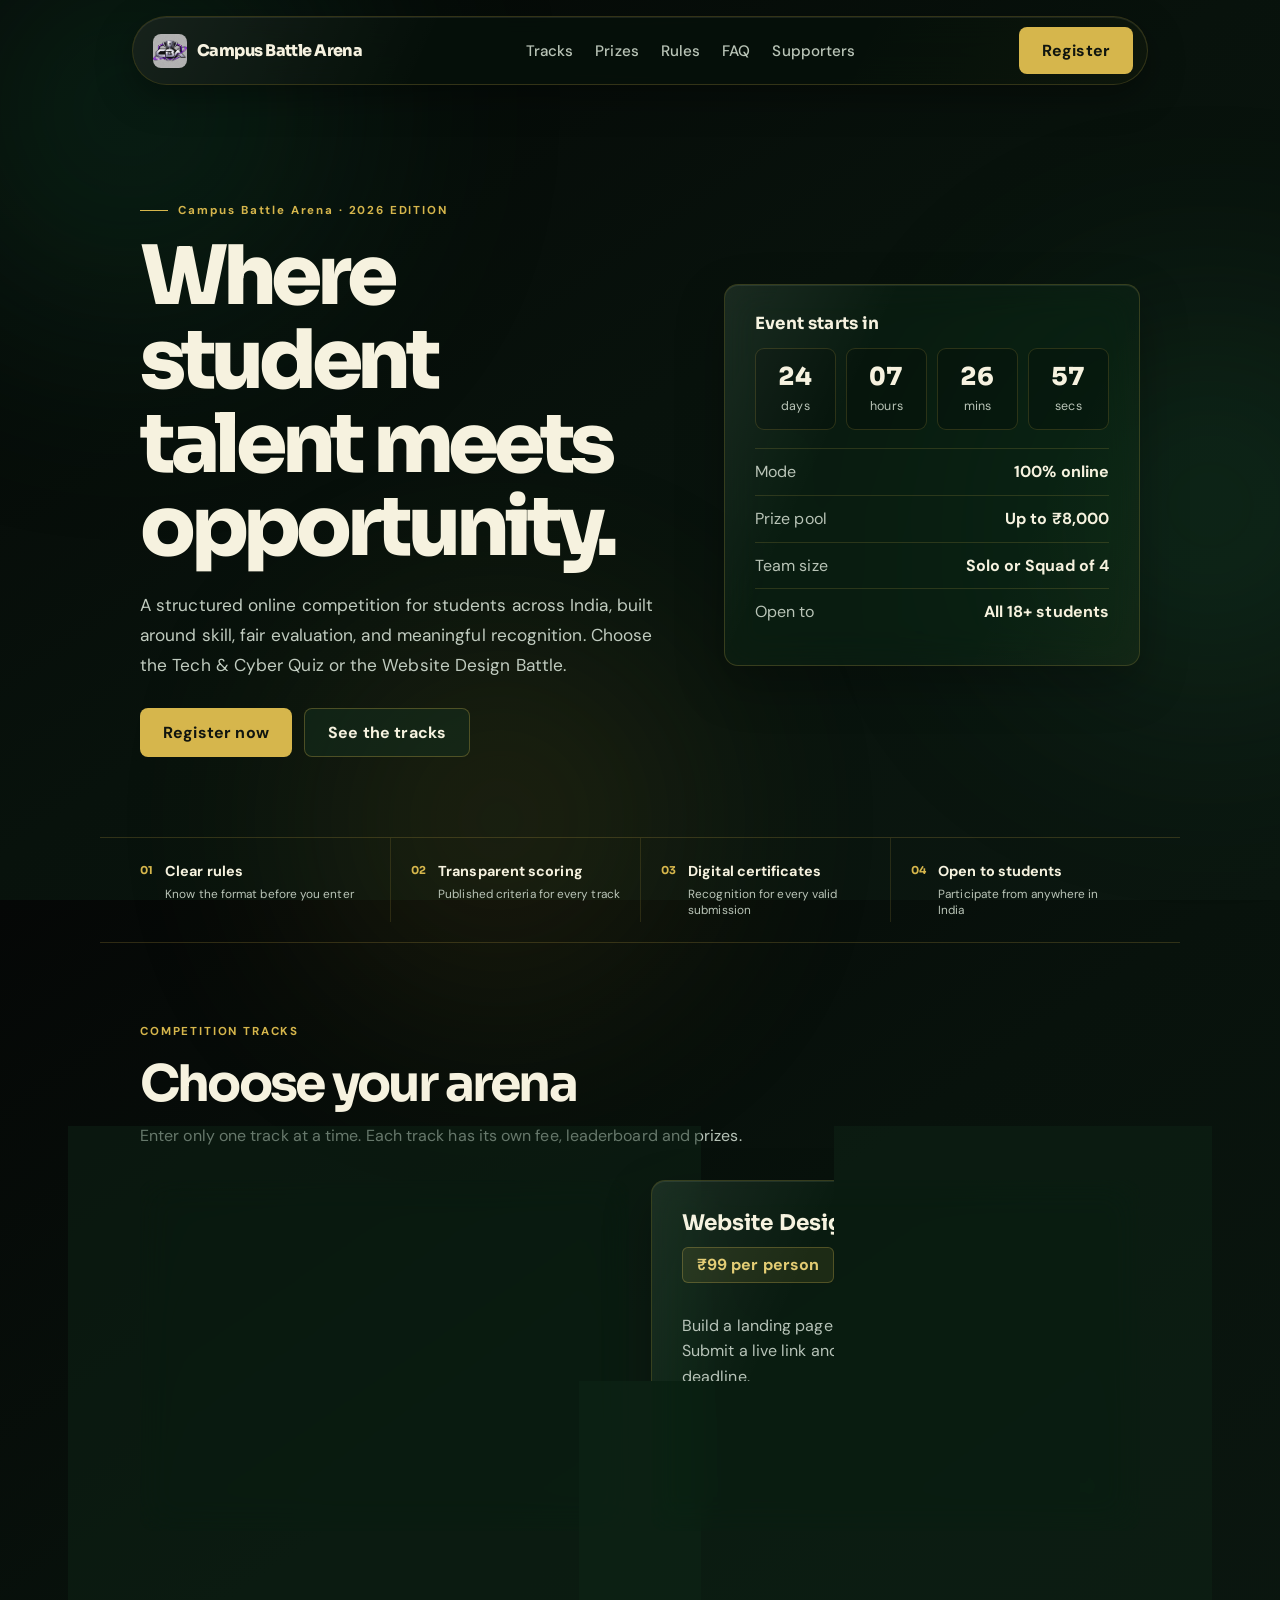
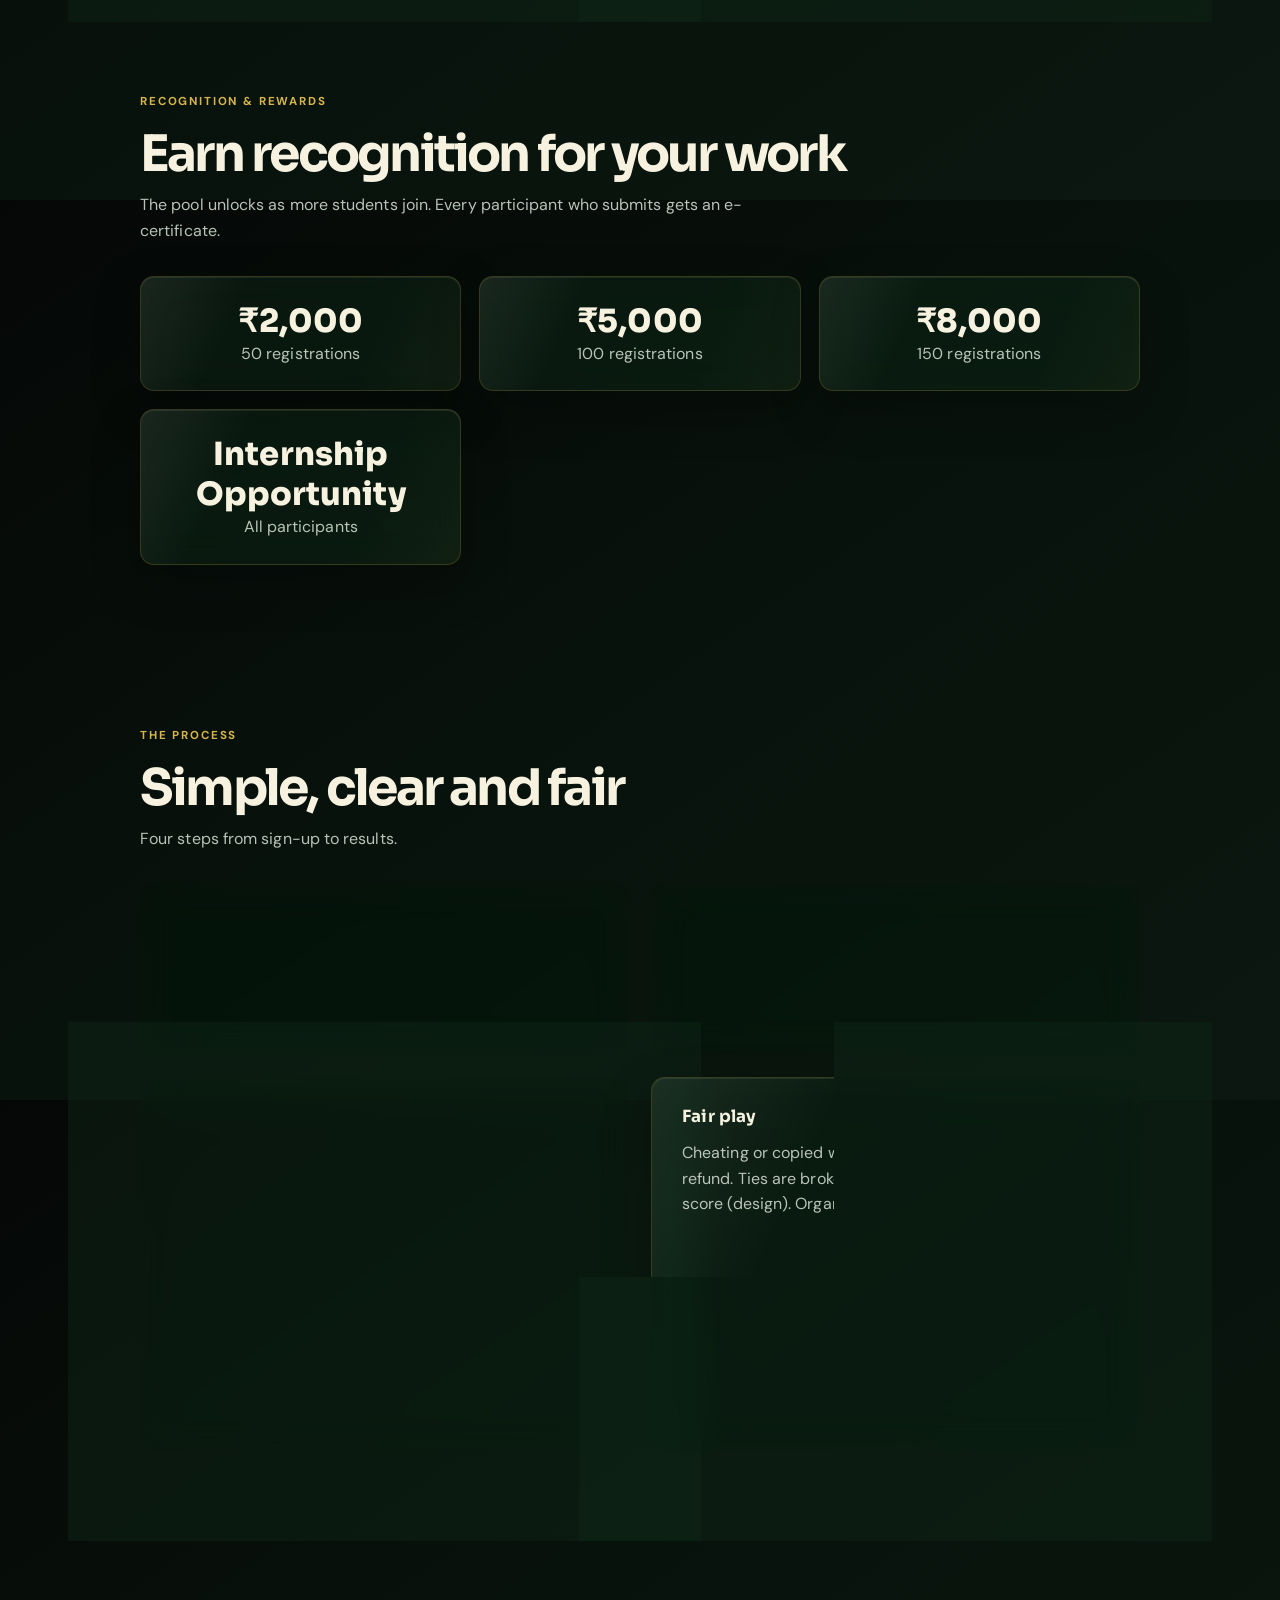
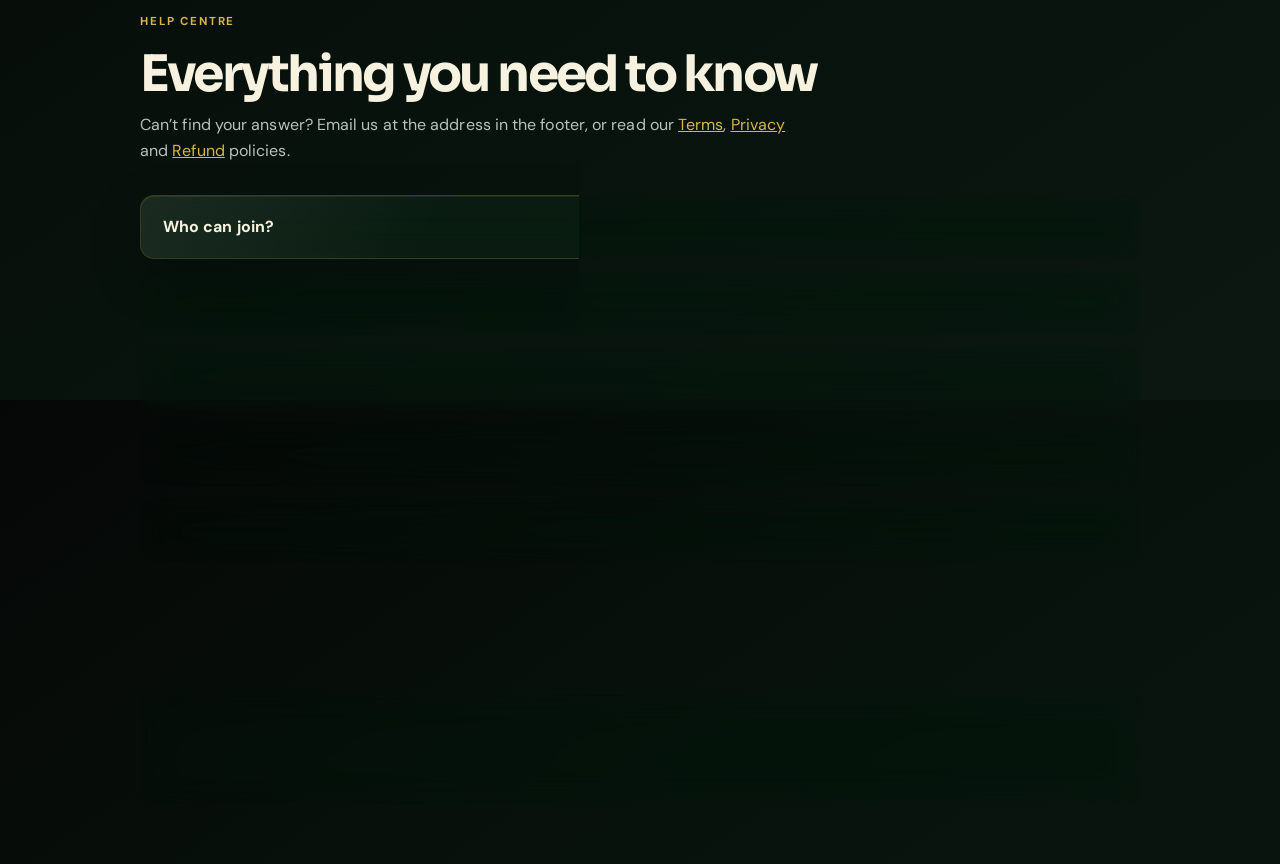
==== index.html @ b7226393 "Update index.html" ====
<!DOCTYPE html>
<html lang="en">
<head>
<meta charset="UTF-8">
<meta name="viewport" content="width=device-width, initial-scale=1, viewport-fit=cover">
<title>CBA 2026</title>
<link rel="icon" type="image/png" href="cba.png">
<link rel="apple-touch-icon" href="cba.png">
<link rel="preconnect" href="https://fonts.googleapis.com">
<link href="https://fonts.googleapis.com/css2?family=Sora:wght@400;600;800&family=DM+Sans:wght@400;500;700&display=swap" rel="stylesheet">
<style>
:root{
  --bg1:#050807;--bg2:#0b1710;--o1:#0d6b3b;--o2:#1fbd72;--o3:#c9a227;
  --text:#f6f2df;--muted:#b9c4b7;--glass:rgba(20,50,31,.42);--glass2:rgba(35,83,50,.58);
  --line:rgba(197,164,55,.34);--accent:#d6b64c;--btn:#d6b64c;--btntext:#10150f;--shadow:rgba(0,0,0,.58);
  box-sizing:border-box;padding-top:env(safe-area-inset-top,0px);padding-bottom:env(safe-area-inset-bottom,0px);
}
@media (prefers-color-scheme:light){:root:not([data-theme="dark"]){
  --bg1:#0a0e0b;--bg2:#122219;--o1:#16834b;--o2:#45c982;--o3:#d6b64c;
  --text:#f6f2df;--muted:#b9c4b7;--glass:rgba(20,50,31,.44);--glass2:rgba(35,83,50,.6);
  --line:rgba(214,182,76,.46);--accent:#d6b64c;--btn:#d6b64c;--btntext:#10150f;--shadow:rgba(0,0,0,.42)}}
:root[data-theme="dark"]{--bg1:#050807;--bg2:#0b1710}
html{scroll-behavior:smooth;scroll-padding-top:80px;height:100%}
*,*::before,*::after{box-sizing:border-box}
body{margin:0;min-height:100%;font:400 16px/1.6 'DM Sans',system-ui,sans-serif;color:var(--text);
  background:linear-gradient(135deg,var(--bg1),var(--bg2));background-attachment:fixed;overflow-x:hidden}
.orb{position:fixed;border-radius:50%;filter:blur(90px);opacity:.7;z-index:-1;pointer-events:none}
.orb.a{width:420px;height:420px;background:var(--o1);top:-100px;left:-80px}
.orb.b{width:380px;height:380px;background:var(--o2);top:35%;right:-120px;opacity:.5}
.orb.c{width:360px;height:360px;background:var(--o3);bottom:-100px;left:25%;opacity:.5}
h1,h2,h3{font-family:'Sora',sans-serif;line-height:1.1;margin:0}
.wrap{max-width:1080px;margin:0 auto;padding:0 20px}
.glass{background:var(--glass);border:1px solid var(--line);border-radius:22px;
  -webkit-backdrop-filter:blur(18px) saturate(150%);backdrop-filter:blur(18px) saturate(150%);
  box-shadow:0 10px 40px var(--shadow),inset 0 1px 0 rgba(255,255,255,.25)}
nav{position:sticky;top:12px;z-index:20;margin:12px auto 0;max-width:1080px;padding:0 12px}
nav .glass{display:flex;align-items:center;justify-content:space-between;padding:10px 14px 10px 20px;border-radius:999px}
.logo{font:800 1.1rem 'Sora';letter-spacing:-.02em}
nav ul{display:flex;gap:22px;list-style:none;margin:0;padding:0}
nav a{color:var(--muted);text-decoration:none;font-weight:500;font-size:.95rem}
nav a:hover,nav a:focus-visible{color:var(--text)}
.btn{display:inline-block;border:0;cursor:pointer;font:700 1rem 'DM Sans';padding:13px 26px;border-radius:999px;
  background:var(--btn);color:var(--btntext);text-decoration:none;transition:transform .15s}
.btn:hover{transform:translateY(-2px)}
.btn.ghost{background:var(--glass2);color:var(--text);border:1px solid var(--line)}
:focus-visible{outline:3px solid var(--accent);outline-offset:3px}
.hero{padding:90px 0 60px;display:grid;grid-template-columns:1.25fr 1fr;gap:36px;align-items:center}
.hero h1{font-size:clamp(2.6rem,7vw,5rem);font-weight:800;letter-spacing:-.04em}
.hero p.lead{font-size:1.15rem;color:var(--muted);max-width:46ch;margin:20px 0 28px}
.cta{display:flex;gap:12px;flex-wrap:wrap}
.panel{padding:26px}
.panel h3{font-size:1.1rem;margin-bottom:14px}
.count{display:grid;grid-template-columns:repeat(4,1fr);gap:10px;text-align:center;margin-bottom:18px}
.count div{background:var(--glass);border:1px solid var(--line);border-radius:14px;padding:12px 4px}
.count b{display:block;font:800 1.7rem 'Sora'}
.count span{font-size:.78rem;color:var(--muted)}
.stat{display:flex;justify-content:space-between;padding:10px 0;border-top:1px solid var(--line);color:var(--muted)}
.stat b{color:var(--text)}
section{padding:60px 0}
section>.wrap>h2{font-size:clamp(1.9rem,4vw,2.8rem);letter-spacing:-.03em;margin-bottom:10px}
.sub{color:var(--muted);max-width:56ch;margin:0 0 32px}
.grid2{display:grid;grid-template-columns:1fr 1fr;gap:22px}
.grid3{display:grid;grid-template-columns:repeat(3,1fr);gap:18px}
.track{padding:30px}
.track h3{font-size:1.5rem;margin-bottom:6px}
.fee{display:inline-block;margin:6px 0 14px;padding:4px 14px;border-radius:999px;background:var(--glass2);border:1px solid var(--line);font-weight:700}
.track ul{padding-left:18px;color:var(--muted);margin:12px 0 0}
.track li{margin:6px 0}
.slab{padding:24px;text-align:center}
.slab b{font:800 2rem 'Sora';display:block}
.slab span{color:var(--muted)}
.rank{display:flex;justify-content:space-between;gap:10px;padding:10px 0;border-top:1px solid var(--line)}
details{padding:18px 22px;margin-bottom:12px}
summary{cursor:pointer;font-weight:700;list-style:none}
summary::-webkit-details-marker{display:none}
details p{color:var(--muted);margin:10px 0 0}
footer{padding:40px 0 60px;color:var(--muted);font-size:.92rem}
footer .glass{padding:22px;display:flex;justify-content:space-between;gap:16px;flex-wrap:wrap}
footer a{color:var(--text);margin-right:16px}
dialog{border:0;padding:0;background:transparent;color:var(--text);width:min(500px,92vw);max-height:92vh;overflow:auto}
dialog::backdrop{background:rgba(10,8,40,.55);backdrop-filter:blur(6px)}
.form{padding:28px;background:var(--bg1);background:linear-gradient(135deg,var(--bg1),var(--bg2))}
.form h3{font-size:1.4rem;margin-bottom:16px}
label{display:block;font-weight:500;font-size:.9rem;margin:12px 0 5px}
input,select{width:100%;padding:12px 14px;border-radius:12px;border:1px solid var(--line);background:var(--glass);color:var(--text);font:inherit}
select option{color:#1b1747}
input::placeholder{color:var(--muted)}
.row{display:grid;grid-template-columns:1fr 1fr;gap:12px}
.msg{margin-top:14px;padding:12px 14px;border-radius:12px;background:var(--glass2);border:1px solid var(--line);font-size:.92rem}
.hide{display:none}

/* CRA motion system */
:root{--ease:cubic-bezier(.22,1,.36,1)}
body::before{content:"";position:fixed;inset:0;pointer-events:none;z-index:-1;opacity:.22;background-image:linear-gradient(rgba(255,255,255,.06) 1px,transparent 1px),linear-gradient(90deg,rgba(255,255,255,.06) 1px,transparent 1px);background-size:54px 54px;mask-image:linear-gradient(to bottom,black,transparent 78%)}
.orb{animation:orbFloat 15s ease-in-out infinite alternate}
.orb.b{animation-delay:-5s;animation-duration:19s}.orb.c{animation-delay:-9s;animation-duration:22s}
@keyframes orbFloat{from{transform:translate3d(0,0,0) scale(1)}to{transform:translate3d(24px,-32px,0) scale(1.08)}}
.logo{display:inline-flex;align-items:center;gap:9px;white-space:nowrap}
.logo-mark{display:inline-grid;place-items:center;width:34px;height:34px;border-radius:11px;color:#10150f;background:linear-gradient(135deg,#b38a20,var(--accent) 55%,#f4e3a0);font:800 .72rem 'Sora';letter-spacing:-.06em;box-shadow:0 0 0 1px rgba(214,182,76,.6),0 8px 24px rgba(214,182,76,.28);transition:transform .35s var(--ease),box-shadow .35s var(--ease)}
nav .glass{transition:background .35s ease,border-color .35s ease,box-shadow .35s ease}
nav .glass:hover{background:rgba(255,255,255,.14);border-color:rgba(255,255,255,.42);box-shadow:0 16px 54px var(--shadow),inset 0 1px 0 rgba(255,255,255,.32)}
nav .glass:hover .logo-mark{transform:rotate(-8deg) scale(1.08);box-shadow:0 0 0 1px rgba(214,182,76,.8),0 10px 32px rgba(214,182,76,.42)}
nav a{position:relative;transition:color .25s ease}nav a::after{content:"";position:absolute;left:0;right:100%;bottom:-5px;height:2px;border-radius:2px;background:var(--accent);transition:right .3s var(--ease)}nav a:hover::after,nav a:focus-visible::after{right:0}
.glass{position:relative;overflow:hidden;transition:transform .45s var(--ease),border-color .35s ease,box-shadow .45s var(--ease),background .35s ease}
.glass::before{content:"";position:absolute;inset:0;pointer-events:none;background:linear-gradient(115deg,rgba(255,255,255,.15),transparent 30%,transparent 68%,rgba(255,255,255,.06));opacity:.65}
.track:hover,.slab:hover,.panel:hover,details:hover{transform:translateY(-7px);border-color:rgba(255,255,255,.48);box-shadow:0 22px 60px var(--shadow),0 0 0 1px rgba(214,182,76,.12),inset 0 1px 0 rgba(255,255,255,.35)}
.track h3,.slab b,.panel h3{transition:color .3s ease,text-shadow .3s ease}.track:hover h3,.slab:hover b{color:var(--accent);text-shadow:0 0 24px rgba(214,182,76,.25)}
.btn{position:relative;overflow:hidden;isolation:isolate;transition:transform .35s var(--ease),box-shadow .35s var(--ease),background .35s ease}
.btn::before{content:"";position:absolute;z-index:-1;top:-40%;bottom:-40%;left:-70%;width:42%;transform:skewX(-20deg);background:rgba(255,255,255,.6);transition:left .55s var(--ease)}
.btn:hover{transform:translateY(-4px) scale(1.025);box-shadow:0 13px 30px rgba(6,5,35,.3)}.btn:hover::before{left:135%}.btn:active{transform:translateY(-1px) scale(.99)}
.count div{transition:transform .3s var(--ease),background .3s ease,border-color .3s ease}.count div:hover{transform:translateY(-4px) scale(1.035);background:rgba(255,255,255,.18);border-color:rgba(255,255,255,.5)}
.count b{font-variant-numeric:tabular-nums}
.hero>div{animation:riseIn .8s var(--ease) both}.hero aside{animation:riseIn .8s .12s var(--ease) both}
section{animation:sectionIn .8s var(--ease) both;animation-timeline:view();animation-range:entry 0% cover 26%}
@keyframes riseIn{from{opacity:0;transform:translateY(24px)}to{opacity:1;transform:translateY(0)}}
@keyframes sectionIn{from{opacity:.2;transform:translateY(28px)}to{opacity:1;transform:translateY(0)}}
.fee{transition:transform .3s var(--ease),background .3s ease,color .3s ease}.track:hover .fee{transform:translateX(5px);background:var(--accent);color:#10150f}
details summary{transition:color .25s ease}details:hover summary{color:var(--accent)}details[open]{background:rgba(255,255,255,.14);box-shadow:0 16px 44px var(--shadow)}
dialog[open]{animation:dialogIn .42s var(--ease)}@keyframes dialogIn{from{opacity:0;transform:translateY(18px) scale(.96)}to{opacity:1;transform:translateY(0) scale(1)}}
@media (prefers-reduced-motion:reduce){.orb,.hero>div,.hero aside,section{animation:none!important}.glass,.btn,.count div{transition:none!important}}

@media (max-width:820px){
  .hero,.grid2,.grid3{grid-template-columns:1fr}
  nav ul{display:none}.hero{padding-top:50px}
}
@media (prefers-reduced-motion:reduce){*{transition:none!important;scroll-behavior:auto!important}}

/* Professional CRA presentation layer */
body{background:linear-gradient(145deg,#050706 0%,#08120c 48%,#0b1710 100%);letter-spacing:.005em}
body::before{opacity:.08;background-size:72px 72px}
.orb{filter:blur(120px);opacity:.28}.orb.a{background:#145b37}.orb.b{background:#277b4b;opacity:.2}.orb.c{background:#997b24;opacity:.16}
nav{top:16px}nav .glass{background:rgba(7,16,10,.82);border-color:rgba(214,182,76,.22);box-shadow:0 12px 36px rgba(0,0,0,.34),inset 0 1px 0 rgba(255,255,255,.08)}
.logo{font-size:1rem;letter-spacing:-.035em}.logo-mark{width:32px;height:32px;border-radius:8px;font-size:.66rem}
.hero{padding-top:112px;padding-bottom:76px;gap:64px}.hero h1{max-width:680px;font-size:clamp(2.8rem,6.4vw,5.6rem);letter-spacing:-.065em;line-height:1.02}.hero p.lead{max-width:57ch;font-size:1.08rem;line-height:1.75;color:#c0cbbf}
.eyebrow,.section-kicker{font:700 .72rem/1.2 'DM Sans';letter-spacing:.16em;color:var(--accent);margin:0 0 18px}.eyebrow{display:inline-flex;align-items:center;gap:10px}.eyebrow::before{content:"";width:28px;height:1px;background:var(--accent)}
.btn{padding:13px 23px;border-radius:8px;letter-spacing:.01em}.btn.ghost{background:rgba(20,48,30,.5);border-color:rgba(214,182,76,.3)}
.glass{background:rgba(15,38,23,.48);border-color:rgba(214,182,76,.22);border-radius:14px;box-shadow:0 18px 48px rgba(0,0,0,.28),inset 0 1px 0 rgba(255,255,255,.08)}
.glass::before{background:linear-gradient(115deg,rgba(255,255,255,.07),transparent 30%,transparent 70%,rgba(214,182,76,.035));opacity:1}
.panel{padding:30px}.panel h3{font-size:1.05rem;letter-spacing:.01em}.count div{border-radius:9px;background:rgba(4,13,8,.34);border-color:rgba(214,182,76,.18)}.count b{font-size:1.55rem}.stat{border-color:rgba(214,182,76,.17)}
.trust-bar{display:grid;grid-template-columns:repeat(4,1fr);gap:0;margin-top:4px;padding:0 0 20px;border-top:1px solid rgba(214,182,76,.2);border-bottom:1px solid rgba(214,182,76,.2)}.trust-bar>div{display:flex;gap:12px;align-items:flex-start;padding:22px 20px 4px 0}.trust-bar>div+div{padding-left:20px;border-left:1px solid rgba(214,182,76,.15)}.trust-icon{font:700 .68rem 'Sora';color:var(--accent);padding-top:3px}.trust-bar b,.trust-bar small{display:block}.trust-bar b{font-size:.9rem;color:var(--text)}.trust-bar small{margin-top:3px;color:var(--muted);font-size:.74rem;line-height:1.35}
section{padding:82px 0}section>.wrap>h2{font-size:clamp(2rem,4vw,3.15rem);letter-spacing:-.055em}section>.wrap>.sub{max-width:60ch}.track,.slab,.panel,details{transition:transform .35s var(--ease),border-color .35s ease,box-shadow .35s ease}.track:hover,.slab:hover,.panel:hover,details:hover{transform:translateY(-4px);border-color:rgba(214,182,76,.48);box-shadow:0 20px 52px rgba(0,0,0,.42),inset 0 1px 0 rgba(255,255,255,.12)}
.track h3{font-size:1.35rem}.track p,.track li,.sub,details p{color:#b7c3b8}.fee{border-radius:6px;background:rgba(214,182,76,.1);border-color:rgba(214,182,76,.28);color:#e3cc72}.rank{border-color:rgba(214,182,76,.16)}
footer .glass{border-radius:12px;background:rgba(7,18,11,.75)}
@media (max-width:820px){.hero{padding-top:76px;gap:34px}.trust-bar{grid-template-columns:1fr 1fr}.trust-bar>div+div{padding-left:0;border-left:0}.trust-bar>div{padding-right:12px}.trust-bar>div:nth-child(even){padding-left:12px;border-left:1px solid rgba(214,182,76,.15)}}
@media (max-width:520px){.trust-bar{grid-template-columns:1fr}.trust-bar>div,.trust-bar>div:nth-child(even){padding:16px 0;border-left:0;border-top:1px solid rgba(214,182,76,.15)}.trust-bar>div:first-child{border-top:0}}

/* Side-gap fix: .hero and .trust-bar padding shorthands were wiping .wrap's left/right padding */
.wrap,.wrap.hero,.wrap.trust-bar{padding-left:clamp(20px,4vw,40px);padding-right:clamp(20px,4vw,40px)}
nav{padding-left:clamp(16px,3vw,32px);padding-right:clamp(16px,3vw,32px)}
@media (max-width:820px){.trust-bar>div:first-child,.trust-bar>div:nth-child(odd){padding-left:0}}
.consent{display:flex;gap:10px;align-items:flex-start;font-size:.85rem;line-height:1.5;color:var(--muted);margin:16px 0 0;font-weight:400}
.consent input{width:18px;height:18px;margin:2px 0 0;flex:none;padding:0;accent-color:#d6b64c}
.consent a{color:var(--accent)}
.logo-img{width:34px;height:34px;border-radius:8px;object-fit:cover;display:block;flex:none}
nav .logo{display:inline-flex;align-items:center;gap:10px;min-width:0}
.nav-right{display:flex;align-items:center;gap:8px;flex:none}
.burger{display:none;width:42px;height:42px;border-radius:12px;border:1px solid rgba(214,182,76,.35);background:rgba(255,255,255,.05);cursor:pointer;padding:0;position:relative;flex:none}
.burger span{position:absolute;left:11px;right:11px;height:2px;border-radius:2px;background:#f6f2df;transition:transform .3s ease,opacity .2s ease,top .3s ease}
.burger span:nth-child(1){top:14px}.burger span:nth-child(2){top:20px}.burger span:nth-child(3){top:26px}
.burger[aria-expanded="true"] span:nth-child(1){top:20px;transform:rotate(45deg)}
.burger[aria-expanded="true"] span:nth-child(2){opacity:0}
.burger[aria-expanded="true"] span:nth-child(3){top:20px;transform:rotate(-45deg)}
.mnav{display:none}
@media (max-width:820px){
  .burger{display:block}
  nav .glass{padding:8px 8px 8px 14px;gap:8px}
  nav .logo{flex:1 1 auto}
  .logo-text{white-space:nowrap;overflow:hidden;text-overflow:ellipsis;font-size:.95rem}
  nav .btn{padding:10px 14px;font-size:.9rem}
  .mnav{position:absolute;left:12px;right:12px;top:calc(100% + 8px);display:flex;flex-direction:column;padding:8px;border-radius:18px;background:#08120c;border:1px solid rgba(214,182,76,.28);box-shadow:0 18px 48px rgba(0,0,0,.5);opacity:0;visibility:hidden;transform:translateY(-8px);transition:opacity .25s ease,transform .25s ease,visibility .25s}
  .mnav.open{opacity:1;visibility:visible;transform:none}
  .mnav a{display:block;padding:14px 16px;border-radius:12px;color:#f6f2df;font-size:1rem;font-weight:500}
  .mnav a::after{display:none}
  .mnav a:hover,.mnav a:focus-visible{background:rgba(214,182,76,.12);color:#d6b64c}
}
@media (max-width:360px){.logo-text{display:none}}
</style>
</head>
<body>
<div class="orb a"></div><div class="orb b"></div><div class="orb c"></div>

<nav><div class="glass">
  <span class="logo"><img src="cba.png" alt="Campus Battle Arena logo" class="logo-img"><span class="logo-text">Campus Battle Arena</span></span>
  <ul><li><a href="#tracks">Tracks</a></li><li><a href="#prizes">Prizes</a></li><li><a href="#rules">Rules</a></li><li><a href="#faq">FAQ</a></li><li><a href="supporters.html">Supporters</a></li></ul>
  <div class="nav-right"><button class="btn" data-open>Register</button><button class="burger" id="burger" type="button" aria-label="Open menu" aria-expanded="false" aria-controls="mnav"><span></span><span></span><span></span></button></div>
</div>
<div class="mnav" id="mnav"><a href="#tracks">Tracks</a><a href="#prizes">Prizes</a><a href="#rules">Rules</a><a href="#faq">FAQ</a><a href="supporters.html">Supporters</a></div></nav>

<main>
<div class="wrap hero">
  <div>
    <p class="eyebrow">Campus Battle Arena · 2026 EDITION</p><h1>Where student talent meets opportunity.</h1>
    <p class="lead">A structured online competition for students across India, built around skill, fair evaluation, and meaningful recognition. Choose the Tech &amp; Cyber Quiz or the Website Design Battle.</p>
    <div class="cta"><button class="btn" data-open>Register now</button><a class="btn ghost" href="#tracks">See the tracks</a></div>
  </div>
  <aside class="glass panel" aria-label="Event summary">
    <h3 id="cdLabel">Event starts in</h3>
    <div class="count" id="count" role="timer">
      <div><b id="d">--</b><span>days</span></div><div><b id="h">--</b><span>hours</span></div>
      <div><b id="m">--</b><span>mins</span></div><div><b id="s">--</b><span>secs</span></div>
    </div>
    <div class="stat"><span>Mode</span><b>100% online</b></div>
    <div class="stat"><span>Prize pool</span><b>Up to ₹8,000</b></div>
    <div class="stat"><span>Team size</span><b>Solo or Squad of 4</b></div>
    <div class="stat"><span>Open to</span><b>All 18+ students</b></div>
  </aside>
</div>

<div class="trust-bar wrap" aria-label="Why participate in CRA">
  <div><span class="trust-icon">01</span><span><b>Clear rules</b><small>Know the format before you enter</small></span></div>
  <div><span class="trust-icon">02</span><span><b>Transparent scoring</b><small>Published criteria for every track</small></span></div>
  <div><span class="trust-icon">03</span><span><b>Digital certificates</b><small>Recognition for every valid submission</small></span></div>
  <div><span class="trust-icon">04</span><span><b>Open to students</b><small>Participate from anywhere in India</small></span></div>
</div>

<section id="tracks"><div class="wrap">
  <p class="section-kicker">COMPETITION TRACKS</p><h2>Choose your arena</h2>
  <p class="sub">Enter only one track at a time. Each track has its own fee, leaderboard and prizes.</p>
  <div class="grid2">
    <article class="glass track">
      <h3>Tech &amp; Cyber Quiz Arena</h3>
      <span class="fee" data-fee="quiz">₹99 per person</span>
      <p>30+ questions across AI, cybersecurity, internet and general tech. Your rank updates as soon as you submit.</p>
      <ul><li>20 minutes, one attempt</li><li>+1 correct, −0.25 wrong</li><li>Tab switching is tracked</li></ul>
    </article>
    <article class="glass track">
      <h3>Website Design Battle</h3>
      <span class="fee" data-fee="web">₹99 per person</span>
      <p>Build a landing page for the brief we reveal at kickoff. Submit a live link and your GitHub repo before the deadline.</p>
      <ul><li>Judged on design, UX, responsiveness and creativity</li><li>AI tools allowed, disclose them</li><li>Solo or squad of up to 4</li></ul>
    </article>
  </div>
</div></section>

<section id="prizes"><div class="wrap">
  <p class="section-kicker">RECOGNITION &amp; REWARDS</p><h2>Earn recognition for your work</h2>
  <p class="sub">The pool unlocks as more students join. Every participant who submits gets an e-certificate.</p>
  <div class="grid3">
    <div class="glass slab"><b>₹2,000</b><span>50 registrations</span></div>
    <div class="glass slab"><b>₹5,000</b><span>100 registrations</span></div>
    <div class="glass slab"><b>₹8,000</b><span>150 registrations</span></div>
    <div class="glass slab"><b>Internship Opportunity</b><span>All participants</span></div>
  </div>
</div></section>

<section id="rules"><div class="wrap">
  <p class="section-kicker">THE PROCESS</p><h2>Simple, clear and fair</h2>
  <p class="sub">Four steps from sign-up to results.</p>
  <div class="grid2">
    <div class="glass panel"><h3>Before the event</h3>
      <p style="color:var(--muted);margin:0">Register, pay the fee, and create or join a squad with an invite code. You get a confirmation email once payment clears.</p></div>
    <div class="glass panel"><h3>On event day</h3>
      <p style="color:var(--muted);margin:0">The quiz opens in a fixed window. The design brief goes live at kickoff, and submissions close at the deadline shown on your dashboard.</p></div>
    <div class="glass panel"><h3>Design scoring (100 points)</h3>
      <div class="rank"><span>Visual design</span><b>25</b></div><div class="rank"><span>UX and navigation</span><b>20</b></div>
      <div class="rank"><span>Responsiveness</span><b>20</b></div><div class="rank"><span>Creativity</span><b>20</b></div>
      <div class="rank"><span>Code quality</span><b>10</b></div><div class="rank"><span>Fit to brief</span><b>5</b></div></div>
    <div class="glass panel"><h3>Fair play</h3>
      <p style="color:var(--muted);margin:0">Cheating or copied work means disqualification with no refund. Ties are broken by time taken (quiz) or creativity score (design). Organizers’ decision is final.</p></div>
  </div>
</div></section>

<section id="faq"><div class="wrap">
  <p class="section-kicker">HELP CENTRE</p><h2>Everything you need to know</h2>
  <p class="sub">Can’t find your answer? Email us at the address in the footer, or read our <a href="terms.html" style="color:var(--accent)">Terms</a>, <a href="privacy.html" style="color:var(--accent)">Privacy</a> and <a href="refund.html" style="color:var(--accent)">Refund</a> policies.</p>
  <details class="glass"><summary>Who can join?</summary><p>Any college student in India who is 18+. You can join solo or form a squad of up to 4, even across colleges.</p></details>
  <details class="glass"><summary>What if you cancel the registration?</summary><p>You can't get any refund if you cancel the registration by your own.</p></details>  
  <details class="glass"><summary>What if the event is cancelled?</summary><p>You get a full refund within 7–10 working days. Failed or duplicate payments are refunded too.</p></details>
  <details class="glass"><summary>Can I use AI tools for the design battle?</summary><p>Yes. Note which tools you used in your submission description. Copying another site wholesale is not allowed.</p></details>
  <details class="glass"><summary>How are prizes paid?</summary><p>By UPI or bank transfer within 15 days of result verification. We may ask for your college ID or national ID for age verification.</p></details>
</div></section>
</main>

<footer><div class="wrap"><div class="glass">
  <span>© 2026 Campus Battle Arena (CBA). Organized by LyroWeb Solutions.</span>
  <span><a href="terms.html">Terms</a><a href="privacy.html">Privacy</a><a href="refund.html">Refund policy</a><a href="delivery.html">Delivery</a><a href="contact.html">Contact</a><a href="supporters.html">Supporters</a><a href="mailto:lyroweb.solution@gmail.com">Mail Us</a></span>
</div></div></footer>

<dialog id="dlg"><form class="glass form" id="regForm" method="dialog" novalidate>
  <h3>Register for Campus Battle Arena</h3>
  <label for="name">Full name</label><input id="name" required autocomplete="name">
  <div class="row">
    <div><label for="email">Email</label><input id="email" type="email" required autocomplete="email"></div>
    <div><label for="phone">Phone</label><input id="phone" type="tel" required autocomplete="tel"></div>
  </div>
  <label for="college">College</label><input id="college" required>
  <div class="row">
    <div><label for="track">Track</label><select id="track"><option value="quiz">Quiz</option><option value="web">Website Battle</option></select></div>
    <div><label for="mode">Join as</label><select id="mode"><option value="solo">Solo</option><option value="squad">Squad</option></select></div>
  </div>
  <div id="squadBox" class="hide"><label for="squad">Squad name or invite code</label><input id="squad" placeholder="New squad name, or code to join"></div>
  <label class="consent"><input type="checkbox" id="consent" required><span>I am 18 or older and agree to the <a href="terms.html" target="_blank" rel="noopener">Terms</a>, <a href="privacy.html" target="_blank" rel="noopener">Privacy Policy</a> and <a href="refund.html" target="_blank" rel="noopener">Refund Policy</a>. My data is used only to run this event and is never sold.</span></label>
  <div class="cta" style="margin-top:20px"><button class="btn" type="submit">Continue to payment</button><button class="btn ghost" type="button" id="close">Cancel</button></div>
  <div class="msg hide" id="msg" role="status"></div>
</form></dialog>

<script>
// ---- Edit these before launch ----
const CONFIG={start:"2026-12-30T17:00:00+05:30",fees:{quiz:99,web:99},gateway:"https://payments.cashfree.com/forms/campusbattlearena"};
// ----------------------------------
const $=id=>document.getElementById(id);
function tick(){
  const t=new Date(CONFIG.start)-new Date();
  if(isNaN(t)||t<=0){$("cdLabel").textContent="Event is live";["d","h","m","s"].forEach(k=>$(k).textContent="0");return}
  const v=[Math.floor(t/864e5),Math.floor(t/36e5)%24,Math.floor(t/6e4)%60,Math.floor(t/1e3)%60];
  ["d","h","m","s"].forEach((k,i)=>$(k).textContent=String(v[i]).padStart(2,"0"));
}
tick();setInterval(tick,1000);
const dlg=$("dlg");
document.querySelectorAll("[data-open]").forEach(b=>b.addEventListener("click",()=>dlg.showModal()));
  (function(){const b=document.getElementById("burger"),m=document.getElementById("mnav");if(!b||!m)return;
const set=o=>{m.classList.toggle("open",o);b.setAttribute("aria-expanded",o);b.setAttribute("aria-label",o?"Close menu":"Open menu")};
b.addEventListener("click",e=>{e.stopPropagation();set(!m.classList.contains("open"))});
m.querySelectorAll("a").forEach(a=>a.addEventListener("click",()=>set(false)));
document.addEventListener("click",e=>{if(!m.contains(e.target))set(false)});
document.addEventListener("keydown",e=>{if(e.key==="Escape")set(false)});
window.addEventListener("resize",()=>{if(innerWidth>820)set(false)});})();
$("close").onclick=()=>dlg.close();
$("mode").onchange=e=>$("squadBox").classList.toggle("hide",e.target.value!=="squad");
$("regForm").addEventListener("submit",e=>{
  e.preventDefault();
  const f=$("regForm");
  if(!f.checkValidity()){f.reportValidity();return}
  const data={name:$("name").value,email:$("email").value,phone:$("phone").value,college:$("college").value,
    track:$("track").value,mode:$("mode").value,squad:$("squad").value,amount:CONFIG.fees[$("track").value],consent:true,consentAt:new Date().toISOString()};
  try{localStorage.setItem("cra-draft",JSON.stringify(data))}catch(_){}
  const m=$("msg");m.classList.remove("hide");
  m.textContent="Details saved. Amount due: ₹"+data.amount+". Redirecting you to the secure payment page…";
  setTimeout(()=>{window.location.href=CONFIG.gateway},1200);
});
</script>
</body>
</html>
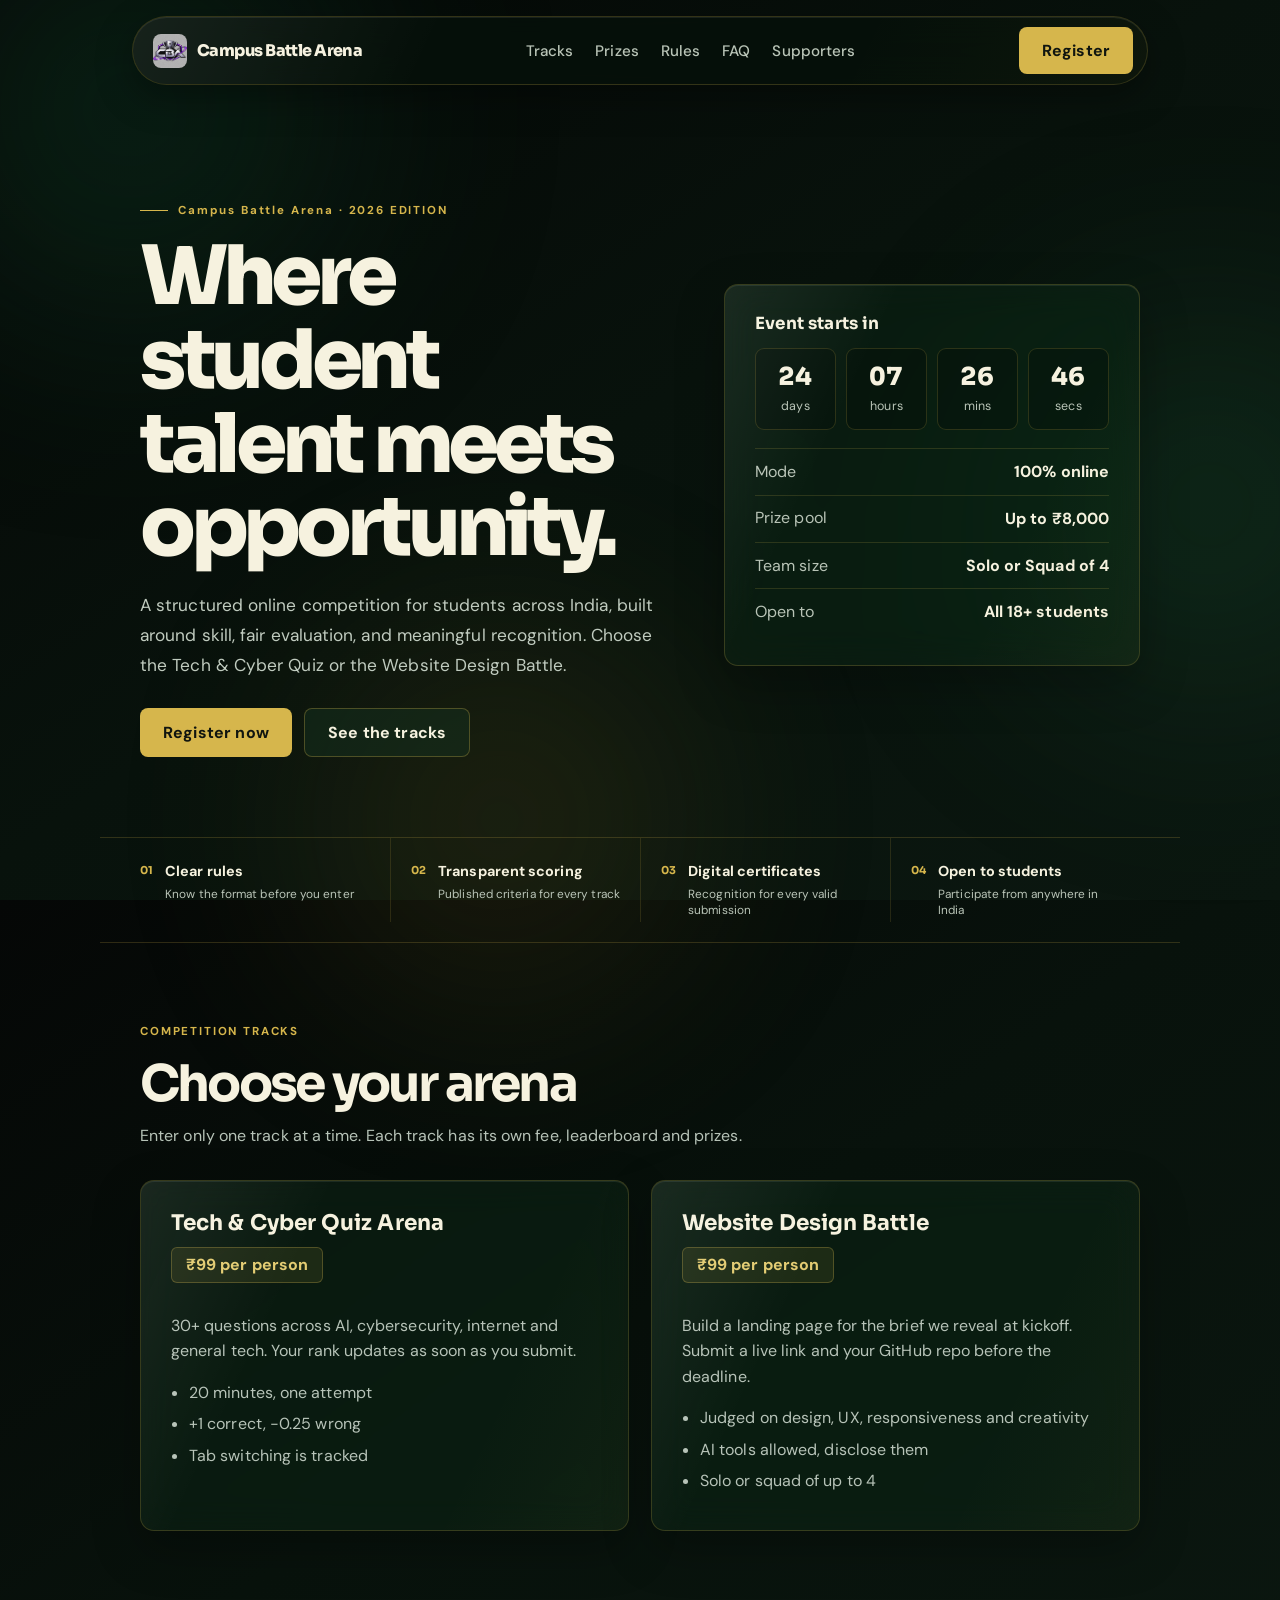
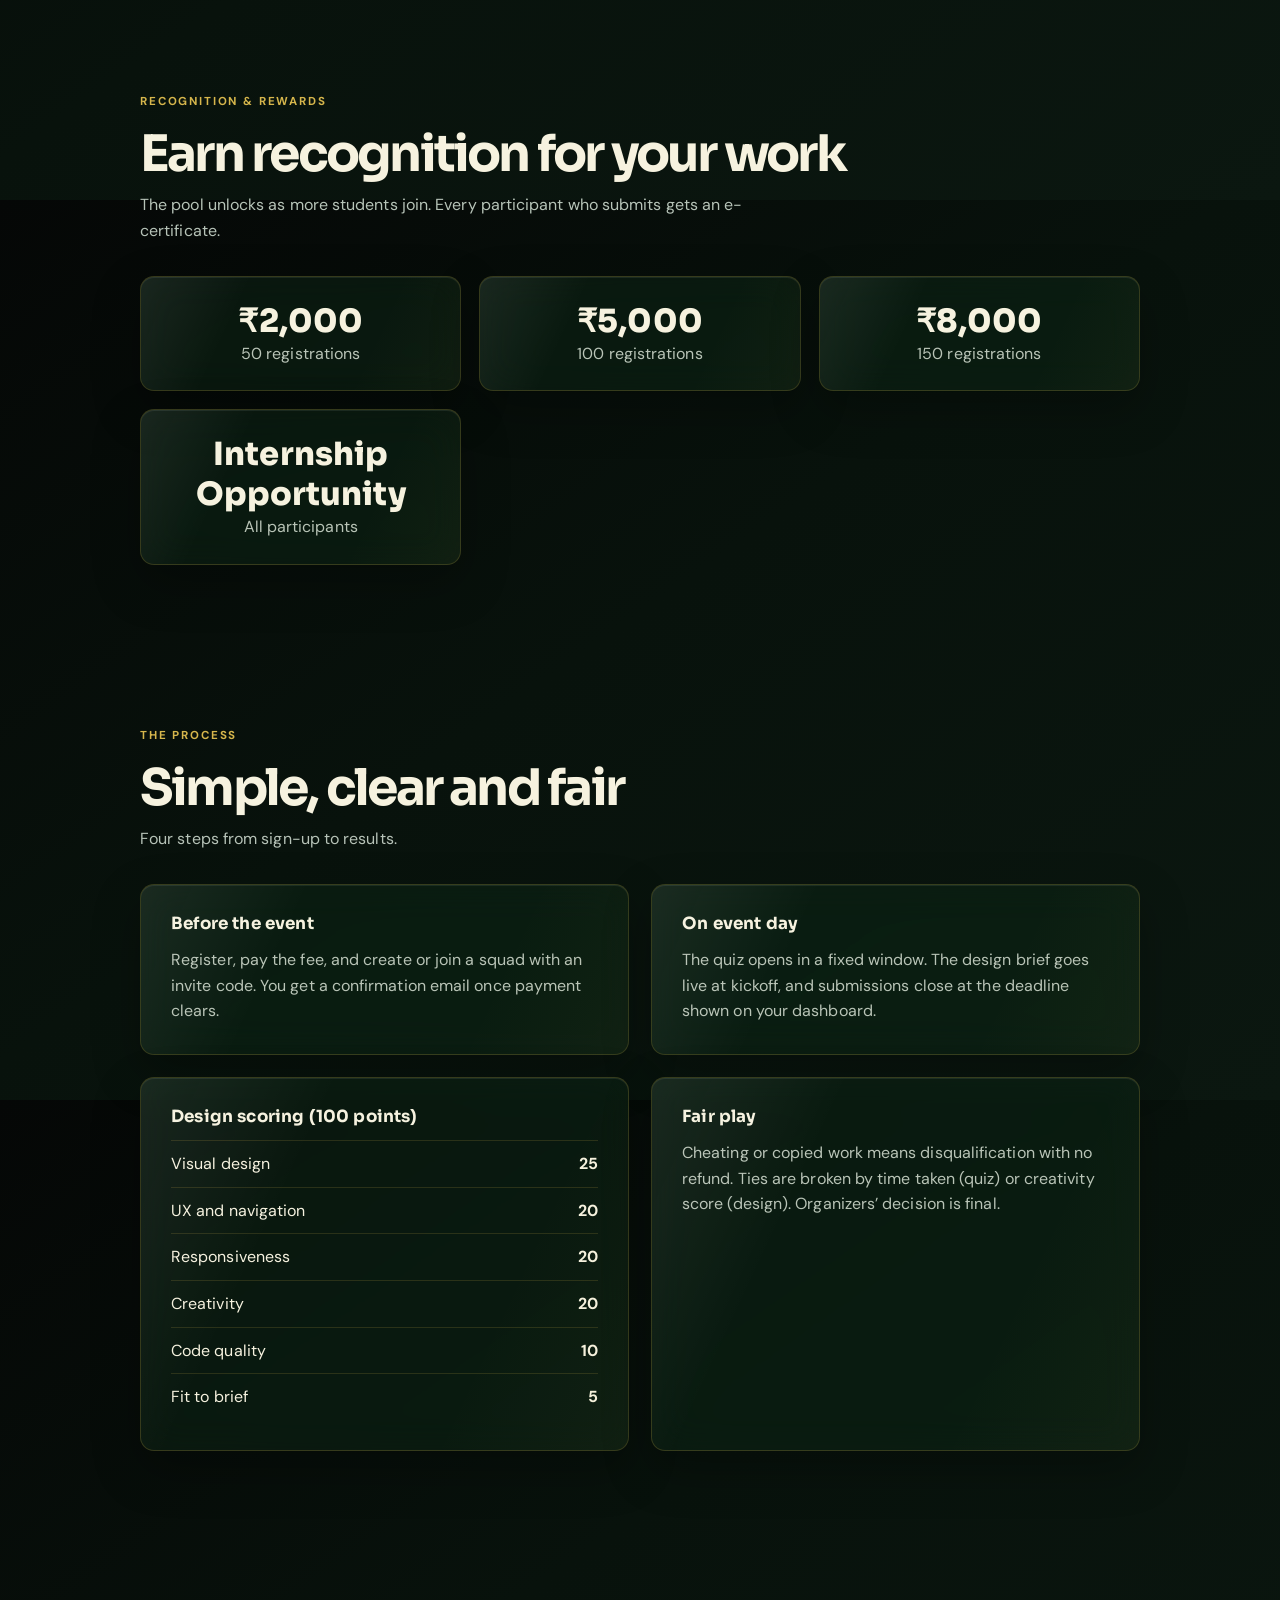
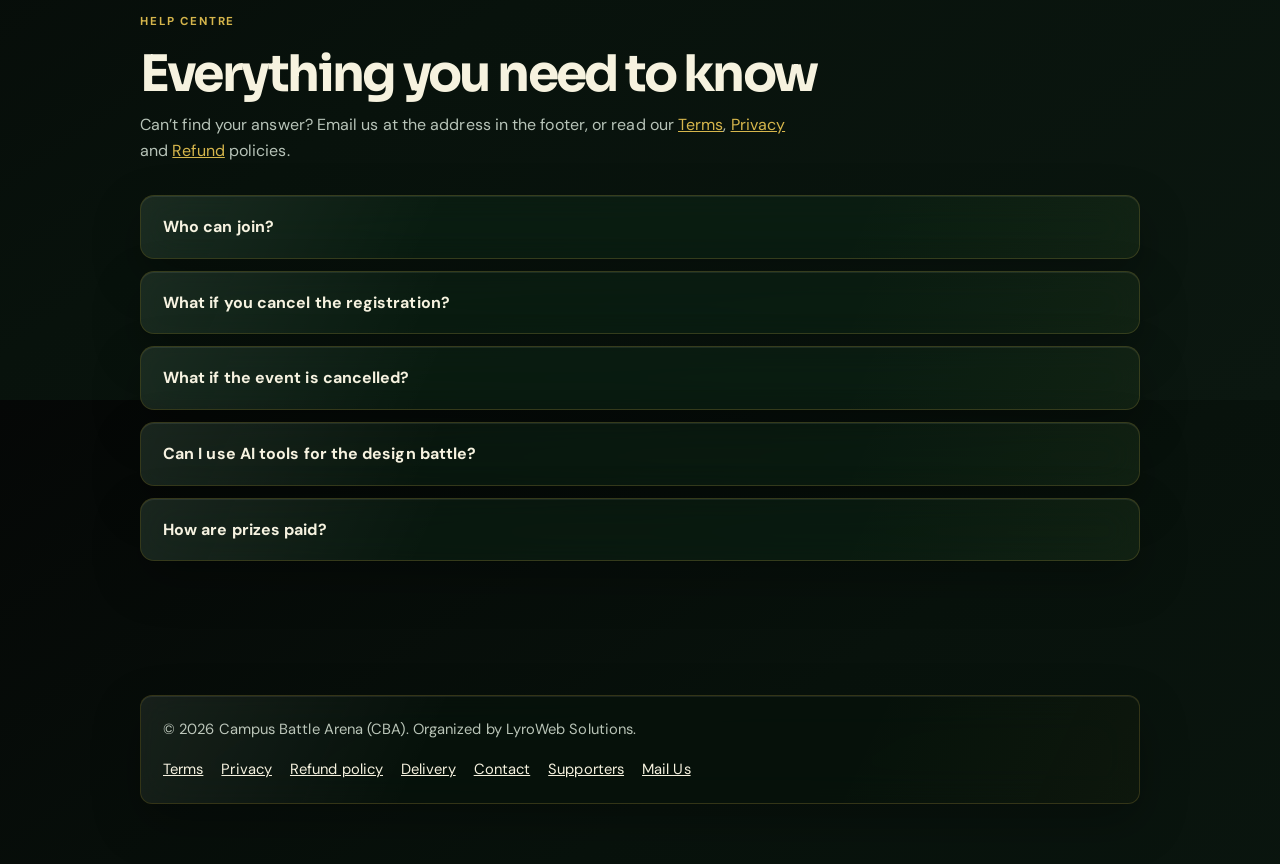
==== commit 2706fc94: "Update index.html" ====
--- a/index.html
+++ b/index.html
@@ -174,6 +174,8 @@
   .mnav a:hover,.mnav a:focus-visible{background:rgba(214,182,76,.12);color:#d6b64c}
 }
 @media (max-width:360px){.logo-text{display:none}}
+.flinks{display:flex;flex-wrap:wrap;gap:10px 18px;min-width:0;max-width:100%}
+.flinks a{margin-right:0;white-space:nowrap}
 </style>
 </head>
 <body>
@@ -273,7 +275,7 @@
 
 <footer><div class="wrap"><div class="glass">
   <span>© 2026 Campus Battle Arena (CBA). Organized by LyroWeb Solutions.</span>
-  <span><a href="terms.html">Terms</a><a href="privacy.html">Privacy</a><a href="refund.html">Refund policy</a><a href="delivery.html">Delivery</a><a href="contact.html">Contact</a><a href="supporters.html">Supporters</a><a href="mailto:lyroweb.solution@gmail.com">Mail Us</a></span>
+  <span class="flinks"><a href="terms.html">Terms</a><a href="privacy.html">Privacy</a><a href="refund.html">Refund policy</a><a href="delivery.html">Delivery</a><a href="contact.html">Contact</a><a href="supporters.html">Supporters</a><a href="mailto:lyroweb.solution@gmail.com">Mail Us</a></span>
 </div></div></footer>
 
 <dialog id="dlg"><form class="glass form" id="regForm" method="dialog" novalidate>
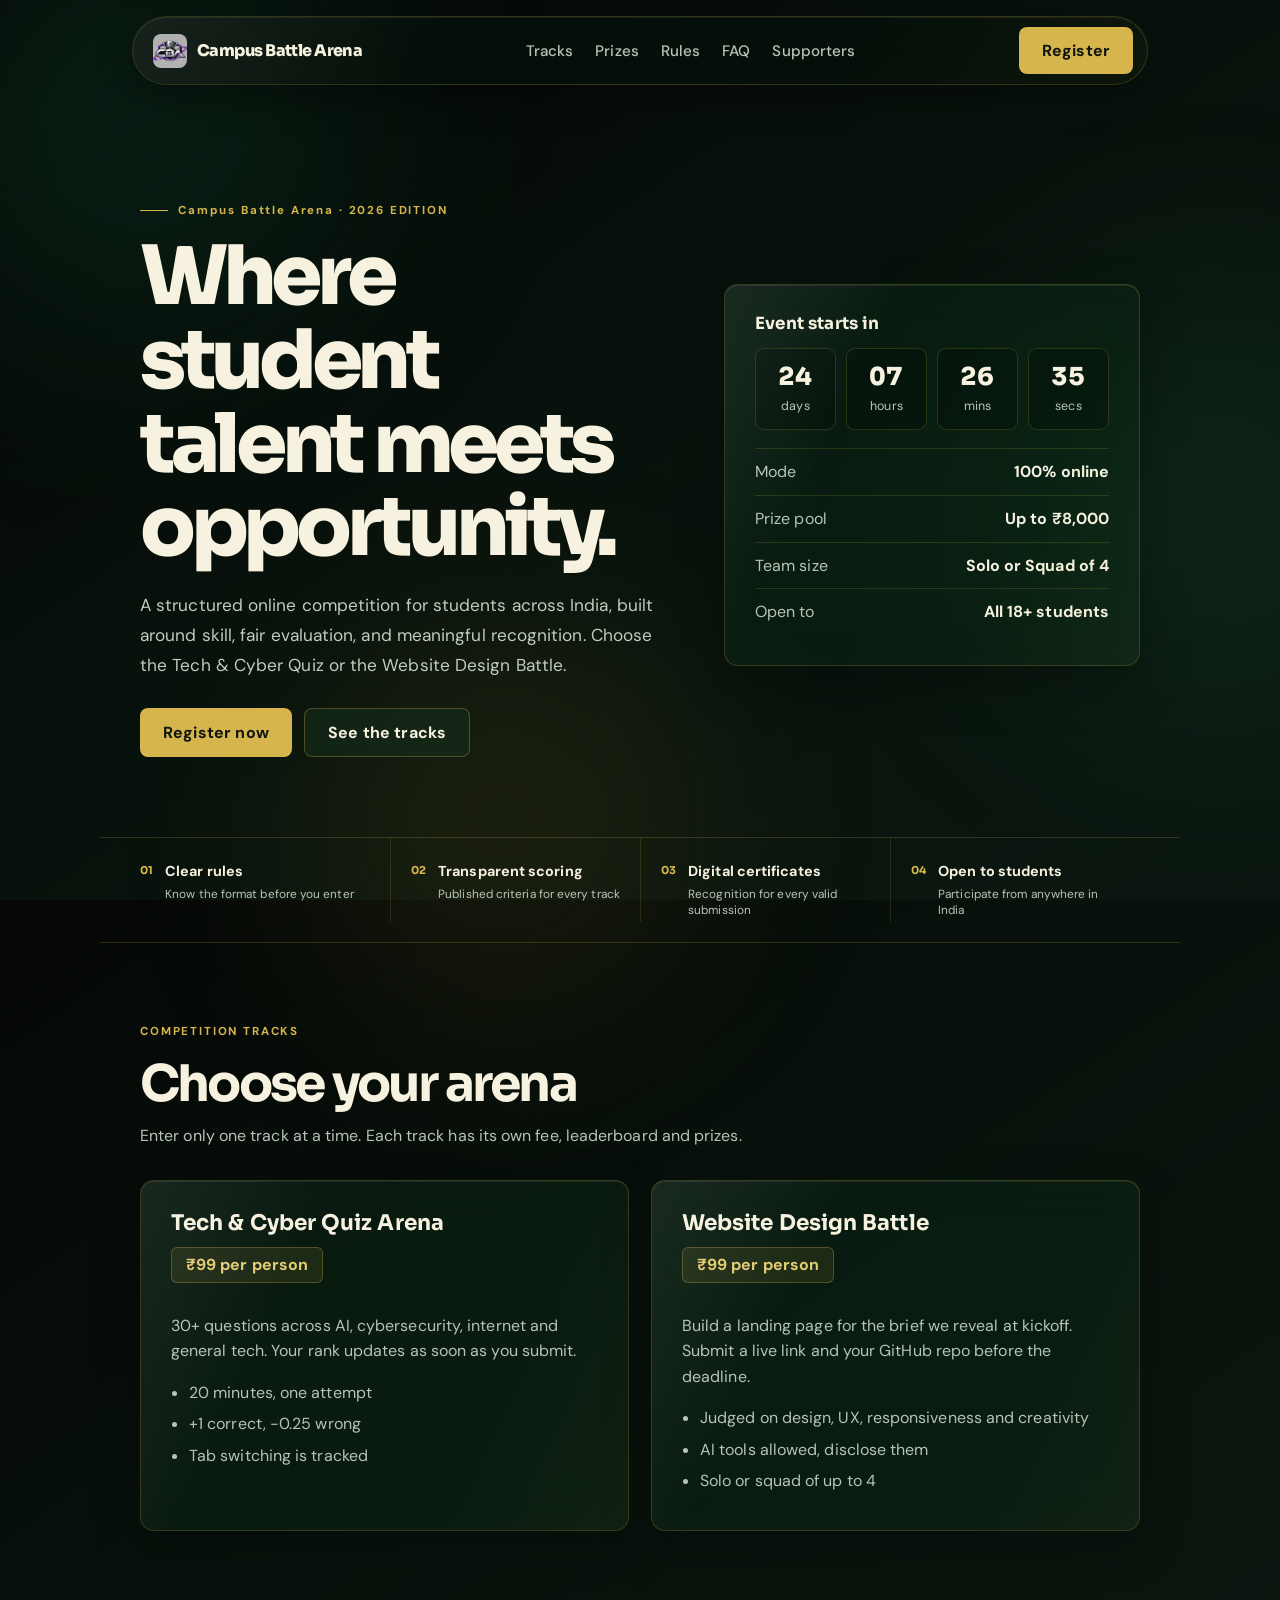
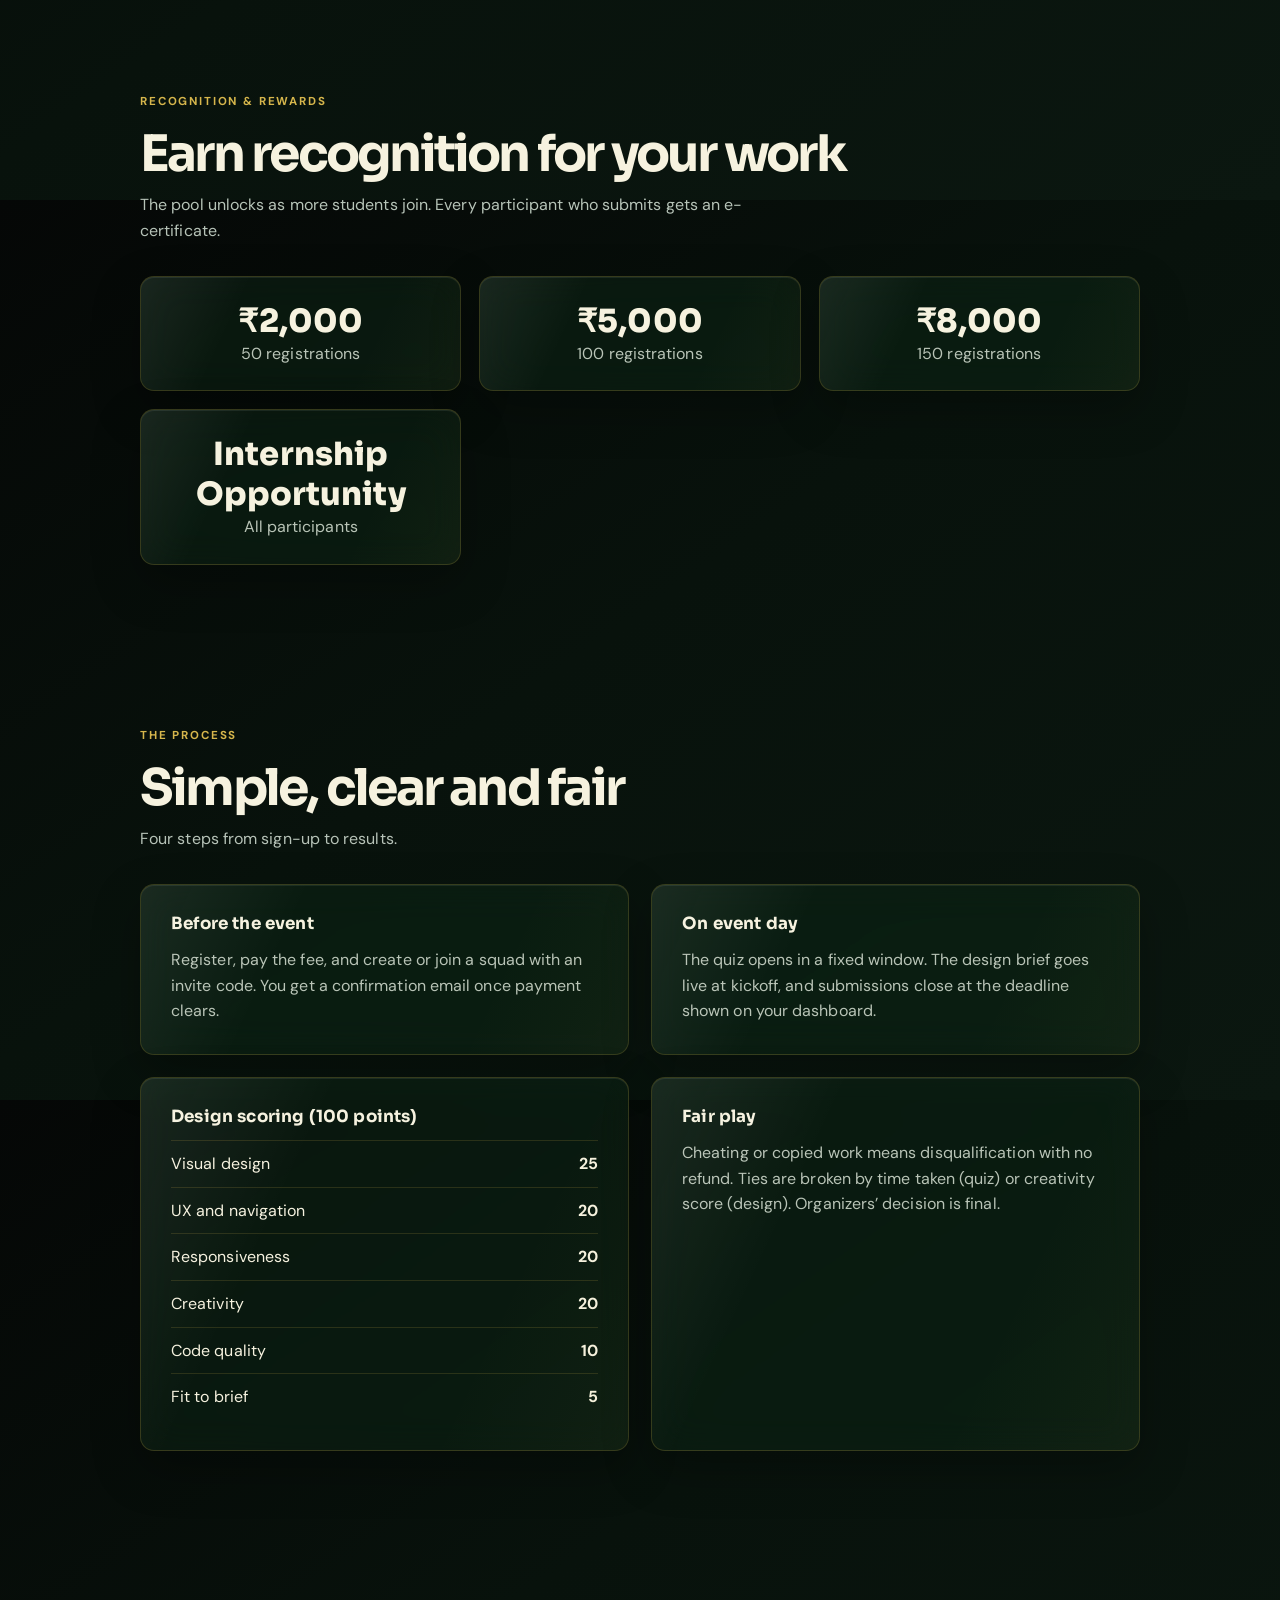
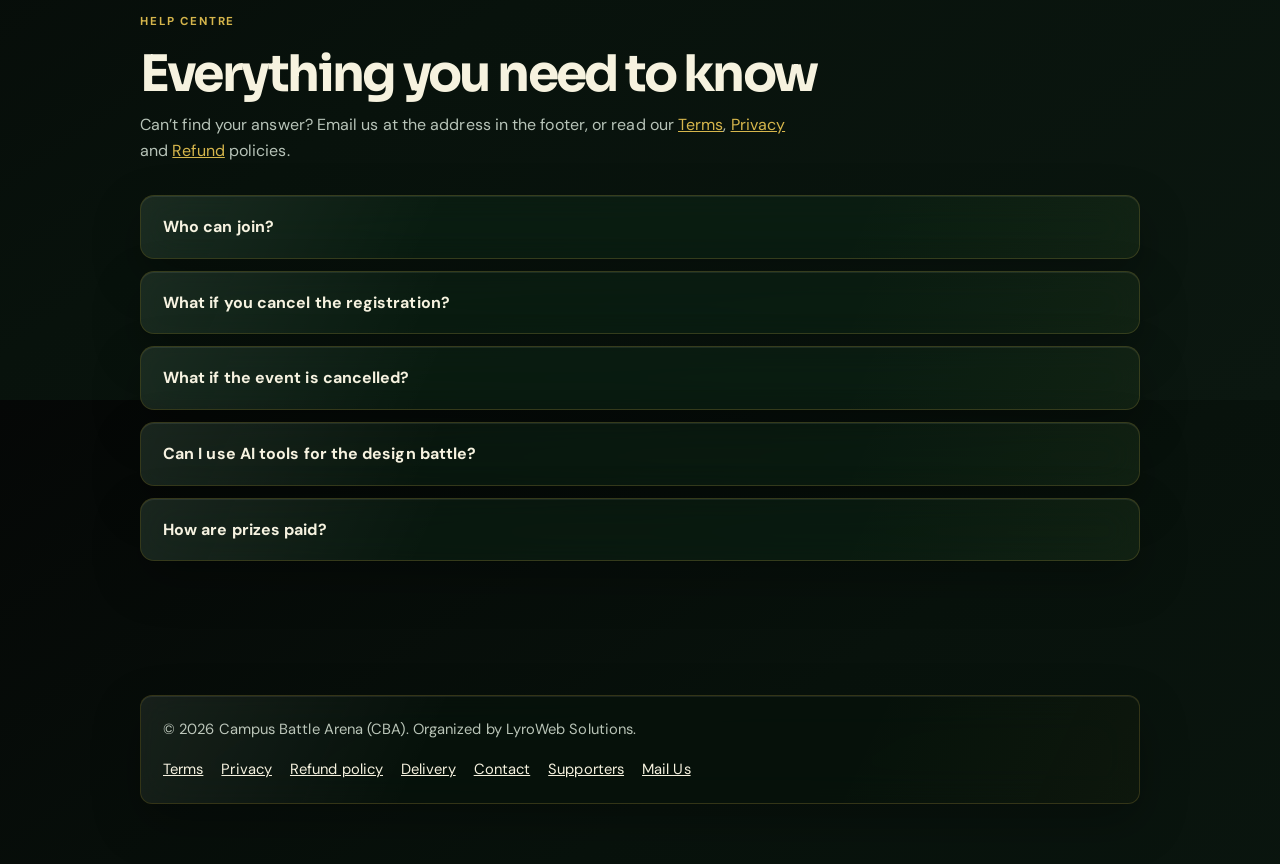
==== commit 0ef8f2b2: "Update index.html" ====
--- a/index.html
+++ b/index.html
@@ -4,6 +4,19 @@
 <meta charset="UTF-8">
 <meta name="viewport" content="width=device-width, initial-scale=1, viewport-fit=cover">
 <title>CBA 2026</title>
+  <meta name="description" content="Campus Battle Arena is a 100% online national student competition in India. Join the Tech & Cyber Quiz or Website Design Battle, win prizes up to ₹8,000 and get a digital certificate.">
+<meta name="robots" content="index, follow">
+<link rel="canonical" href="https://campusbattlearena.vercel.app/">
+<meta name="theme-color" content="#0a0e0b">
+
+<meta property="og:type" content="website">
+<meta property="og:site_name" content="Campus Battle Arena">
+<meta property="og:title" content="Campus Battle Arena 2026: Online Student Competition">
+<meta property="og:description" content="Tech & Cyber Quiz and Website Design Battle for students across India. Prizes up to ₹8,000 and digital certificates.">
+<meta property="og:url" content="https://campusbattlearena.vercel.app/">
+<meta property="og:image" content="https://campusbattlearena.vercel.app/og.png">
+<meta name="twitter:card" content="summary_large_image">
+<meta name="twitter:image" content="https://campusbattlearena.vercel.app/og.png">
 <link rel="icon" type="image/png" href="cba.png">
 <link rel="apple-touch-icon" href="cba.png">
 <link rel="preconnect" href="https://fonts.googleapis.com">
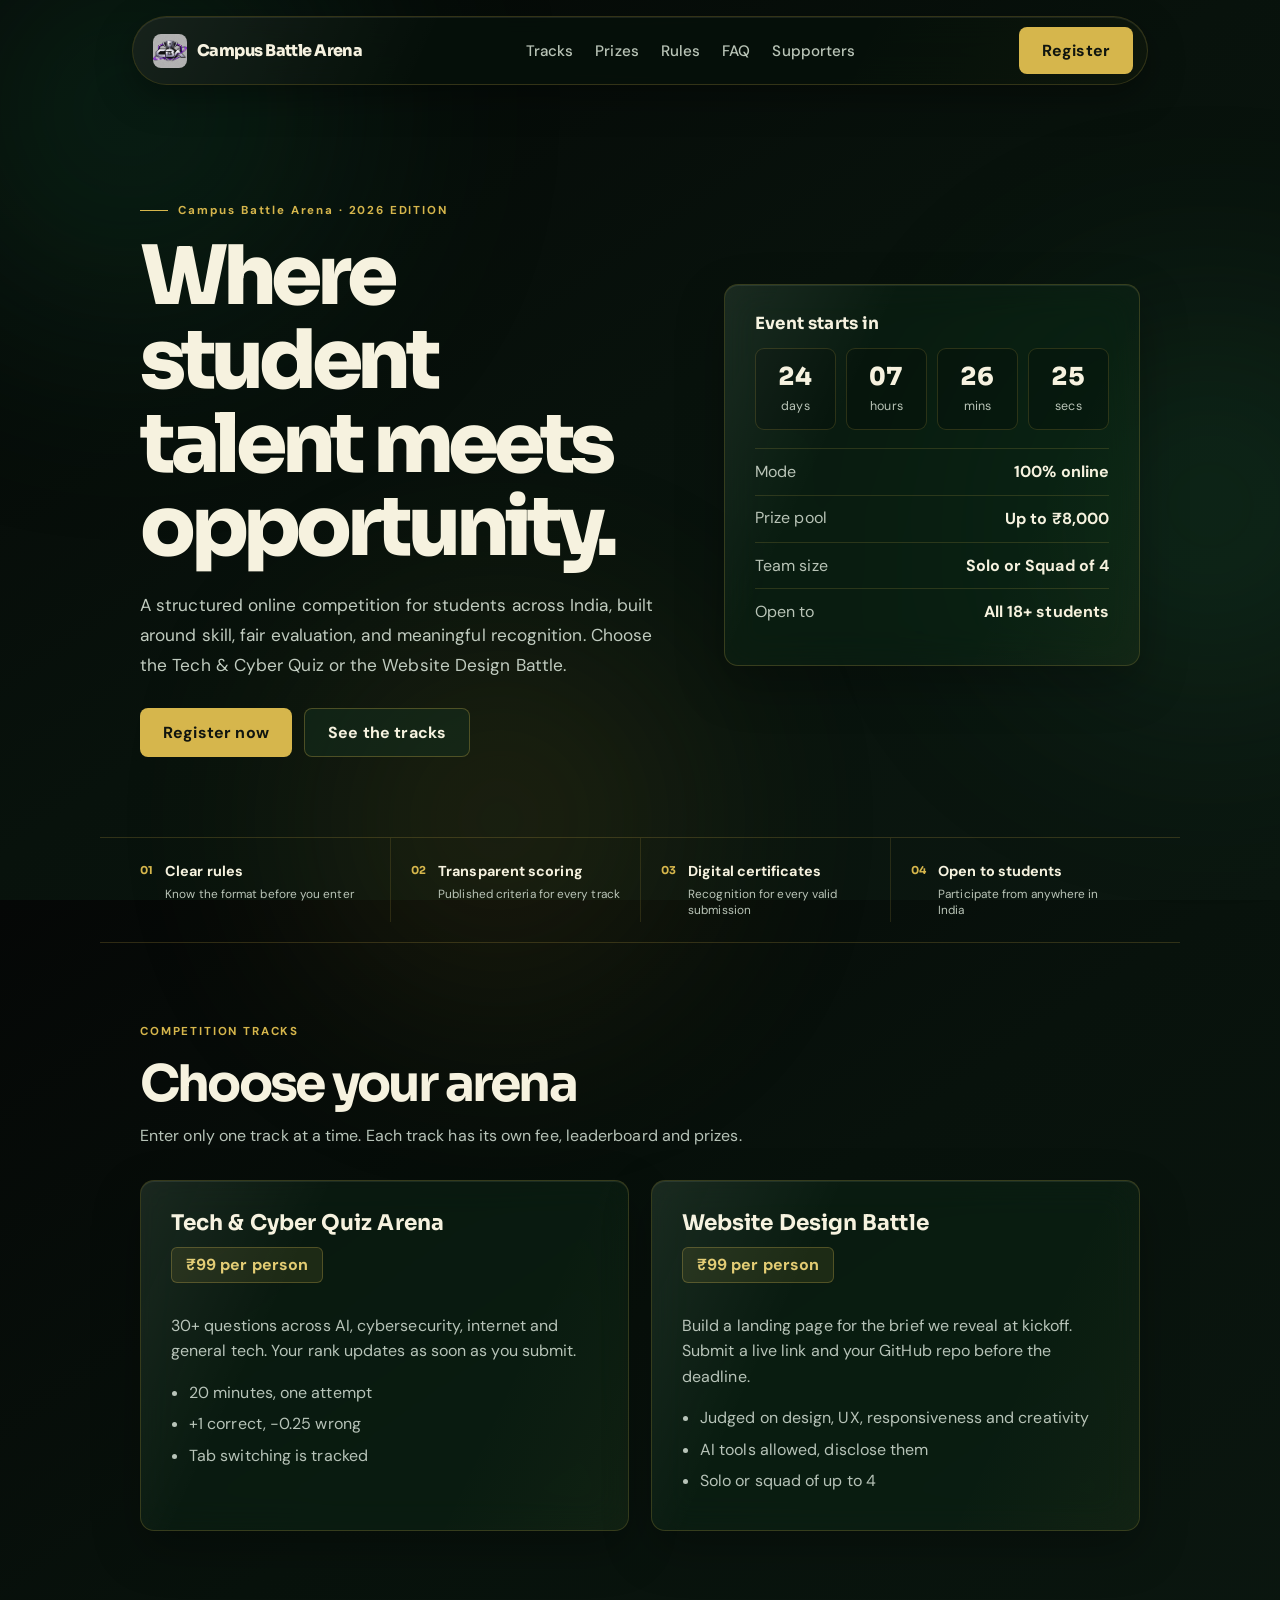
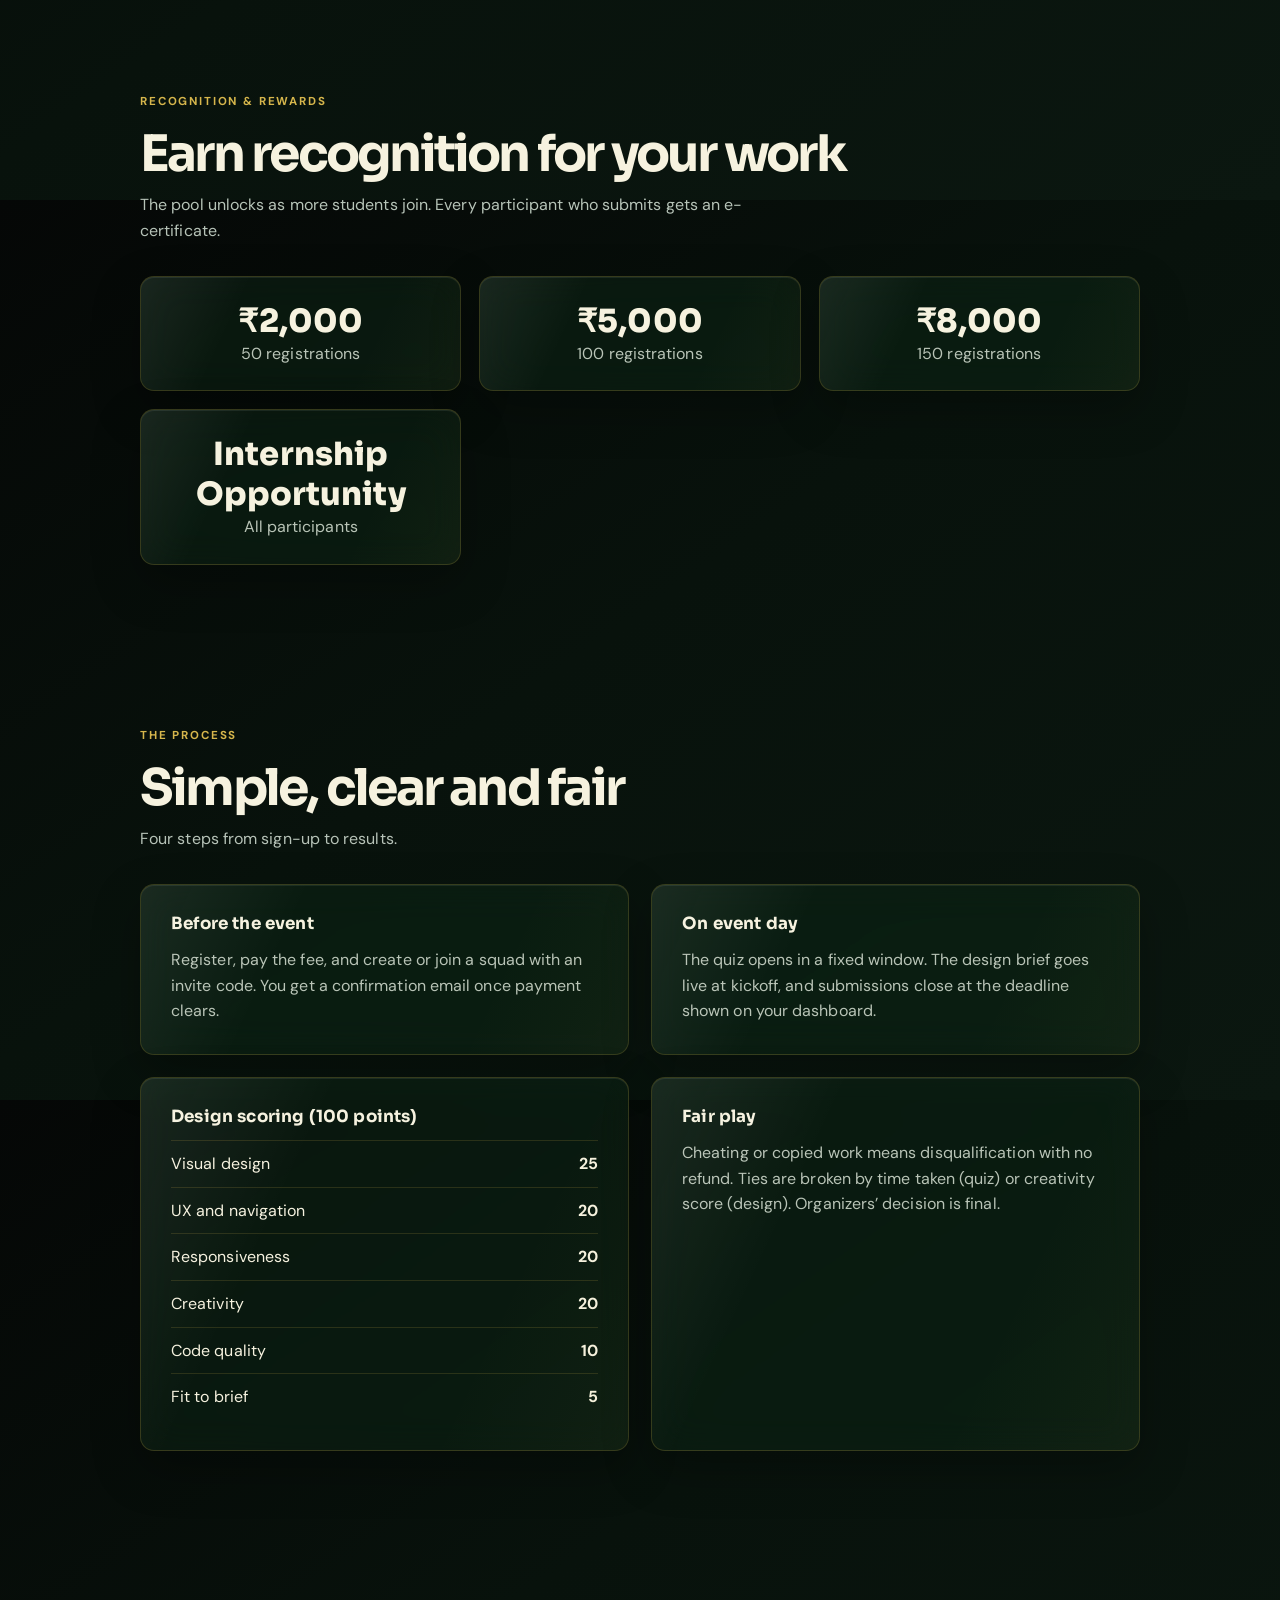
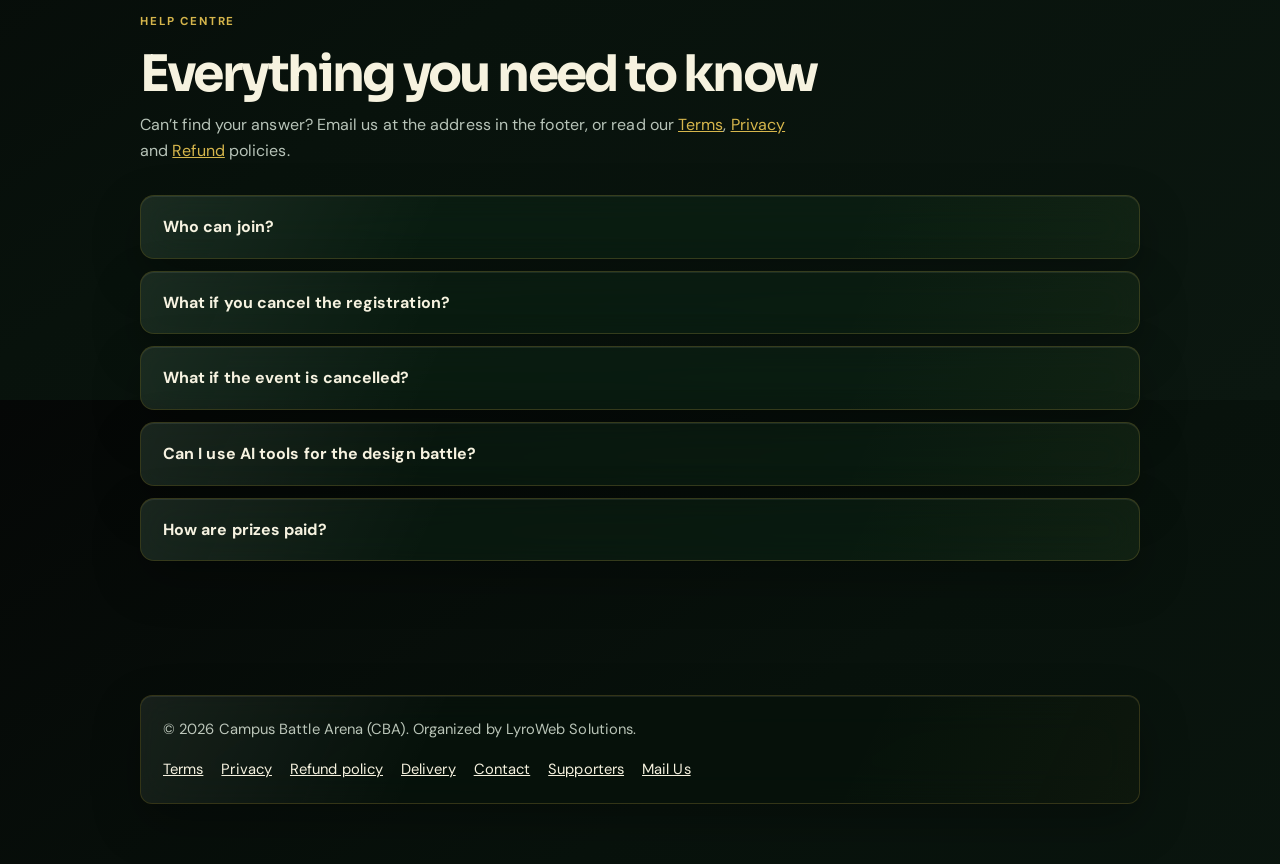
==== commit bd1ad68e: "Update index.html" ====
--- a/index.html
+++ b/index.html
@@ -190,6 +190,21 @@
 .flinks{display:flex;flex-wrap:wrap;gap:10px 18px;min-width:0;max-width:100%}
 .flinks a{margin-right:0;white-space:nowrap}
 </style>
+<script type="application/ld+json">
+{
+  "@context":"https://schema.org",
+  "@type":"Event",
+  "name":"Campus Battle Arena 2026",
+  "description":"A 100% online national student competition with a Tech & Cyber Quiz and a Website Design Battle.",
+  "startDate":"2026-12-30T17:00:00+05:30",
+  "eventStatus":"https://schema.org/EventScheduled",
+  "eventAttendanceMode":"https://schema.org/OnlineEventAttendanceMode",
+  "location":{"@type":"VirtualLocation","url":"https://campusbattlearena.vercel.app/"},
+  "image":["https://campusbattlearena.vercel.app/og.png"],
+  "organizer":{"@type":"Organization","name":"LyroWeb Solutions","url":"https://campusbattlearena.vercel.app/"},
+  "offers":{"@type":"Offer","price":"99","priceCurrency":"INR","availability":"https://schema.org/InStock","url":"https://campusbattlearena.vercel.app/#register"}
+}
+</script>
 </head>
 <body>
 <div class="orb a"></div><div class="orb b"></div><div class="orb c"></div>
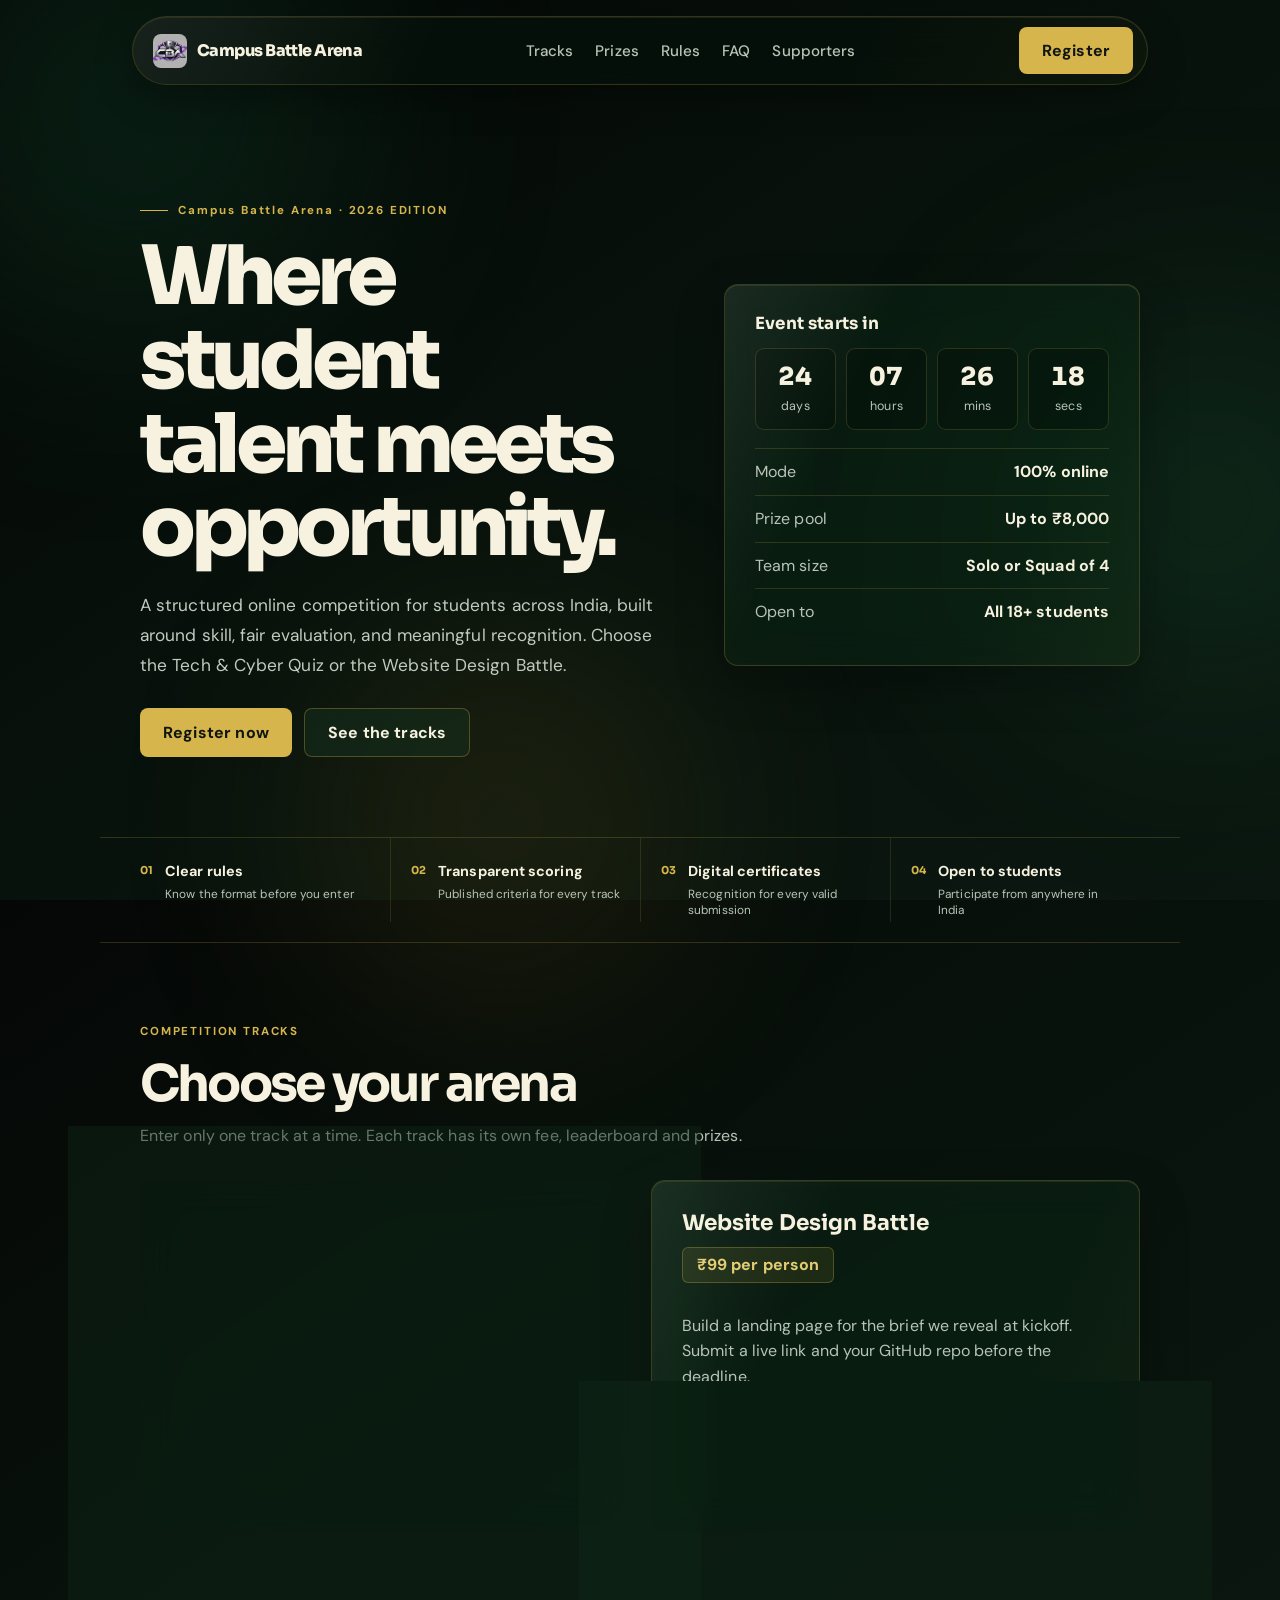
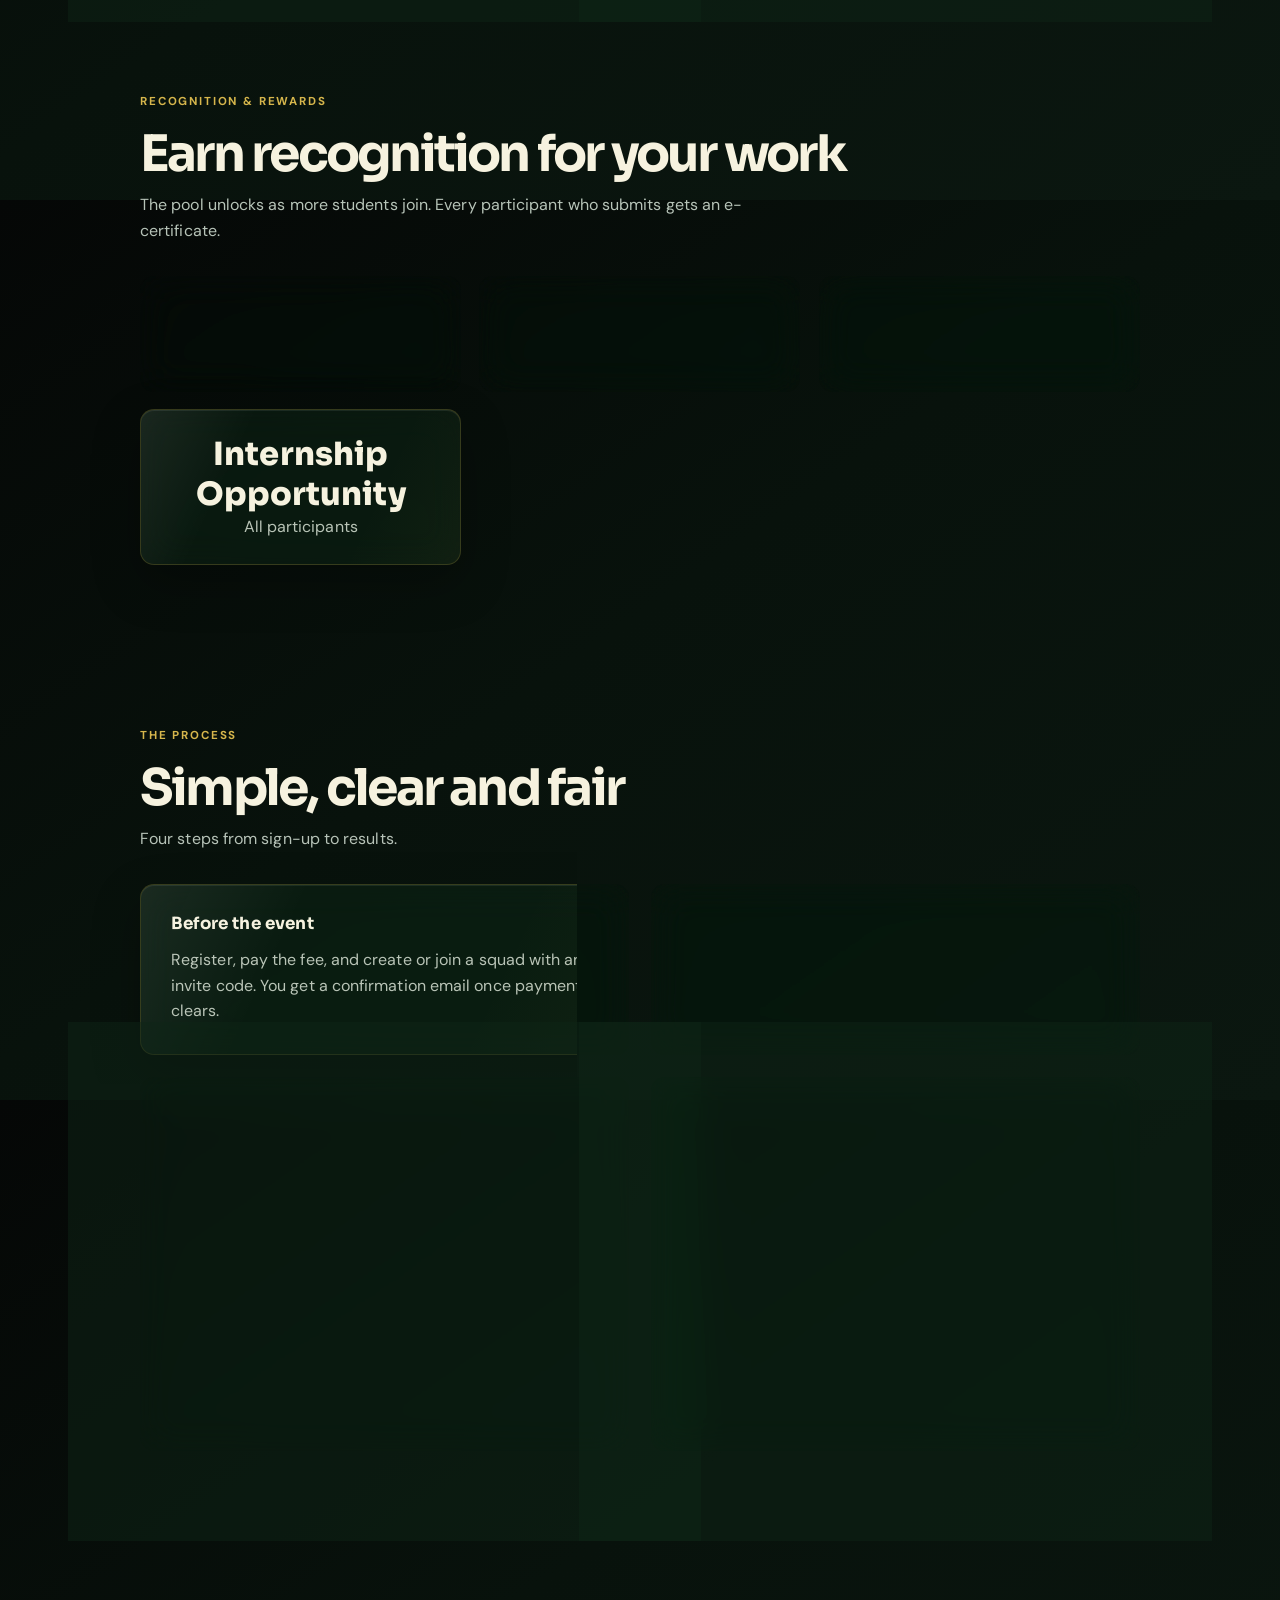
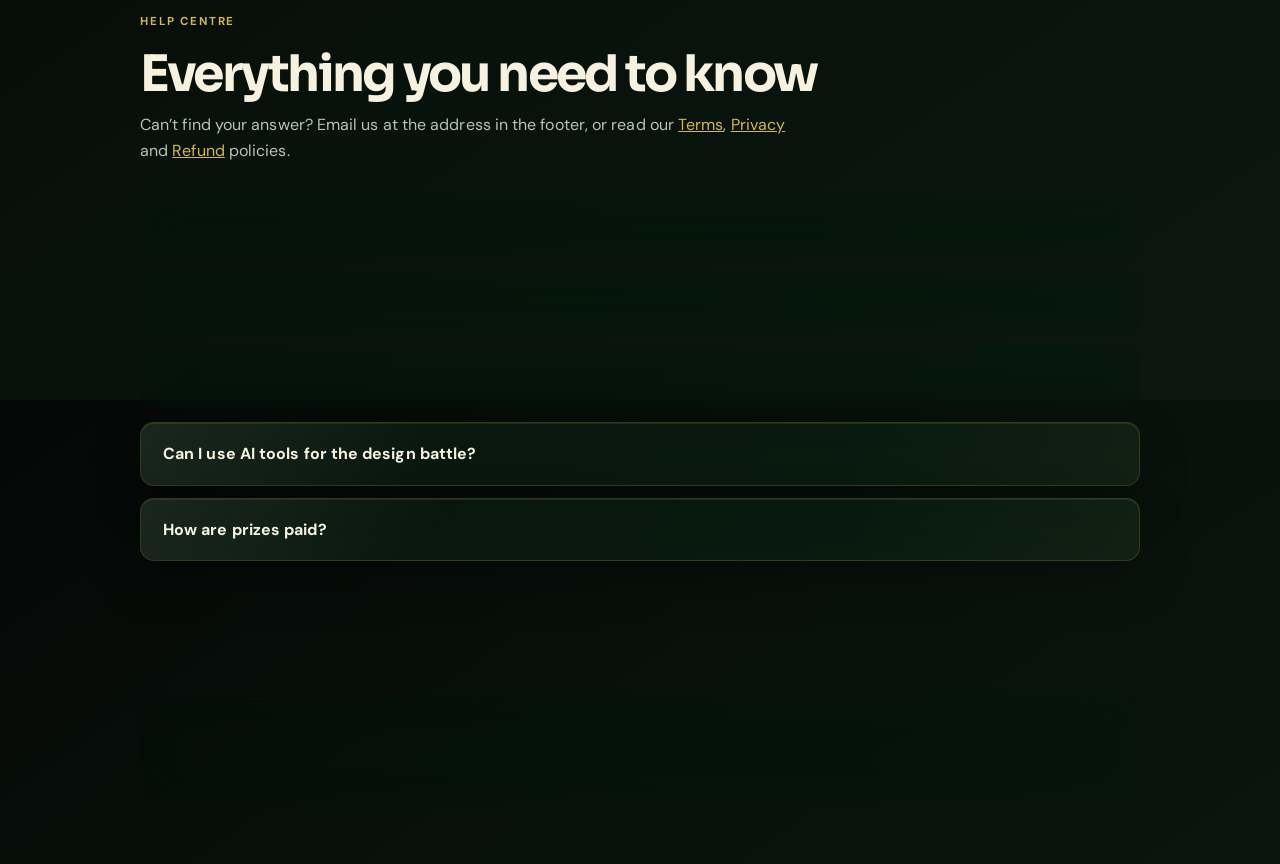
==== commit 208a6aca: "Update index.html" ====
--- a/index.html
+++ b/index.html
@@ -205,6 +205,7 @@
   "offers":{"@type":"Offer","price":"99","priceCurrency":"INR","availability":"https://schema.org/InStock","url":"https://campusbattlearena.vercel.app/#register"}
 }
 </script>
+<meta name="google-site-verification" content="xDvSg4MI6qf5ZSVZzM3gcjRzgZmX5mBaGeHm925pVOY" />
 </head>
 <body>
 <div class="orb a"></div><div class="orb b"></div><div class="orb c"></div>
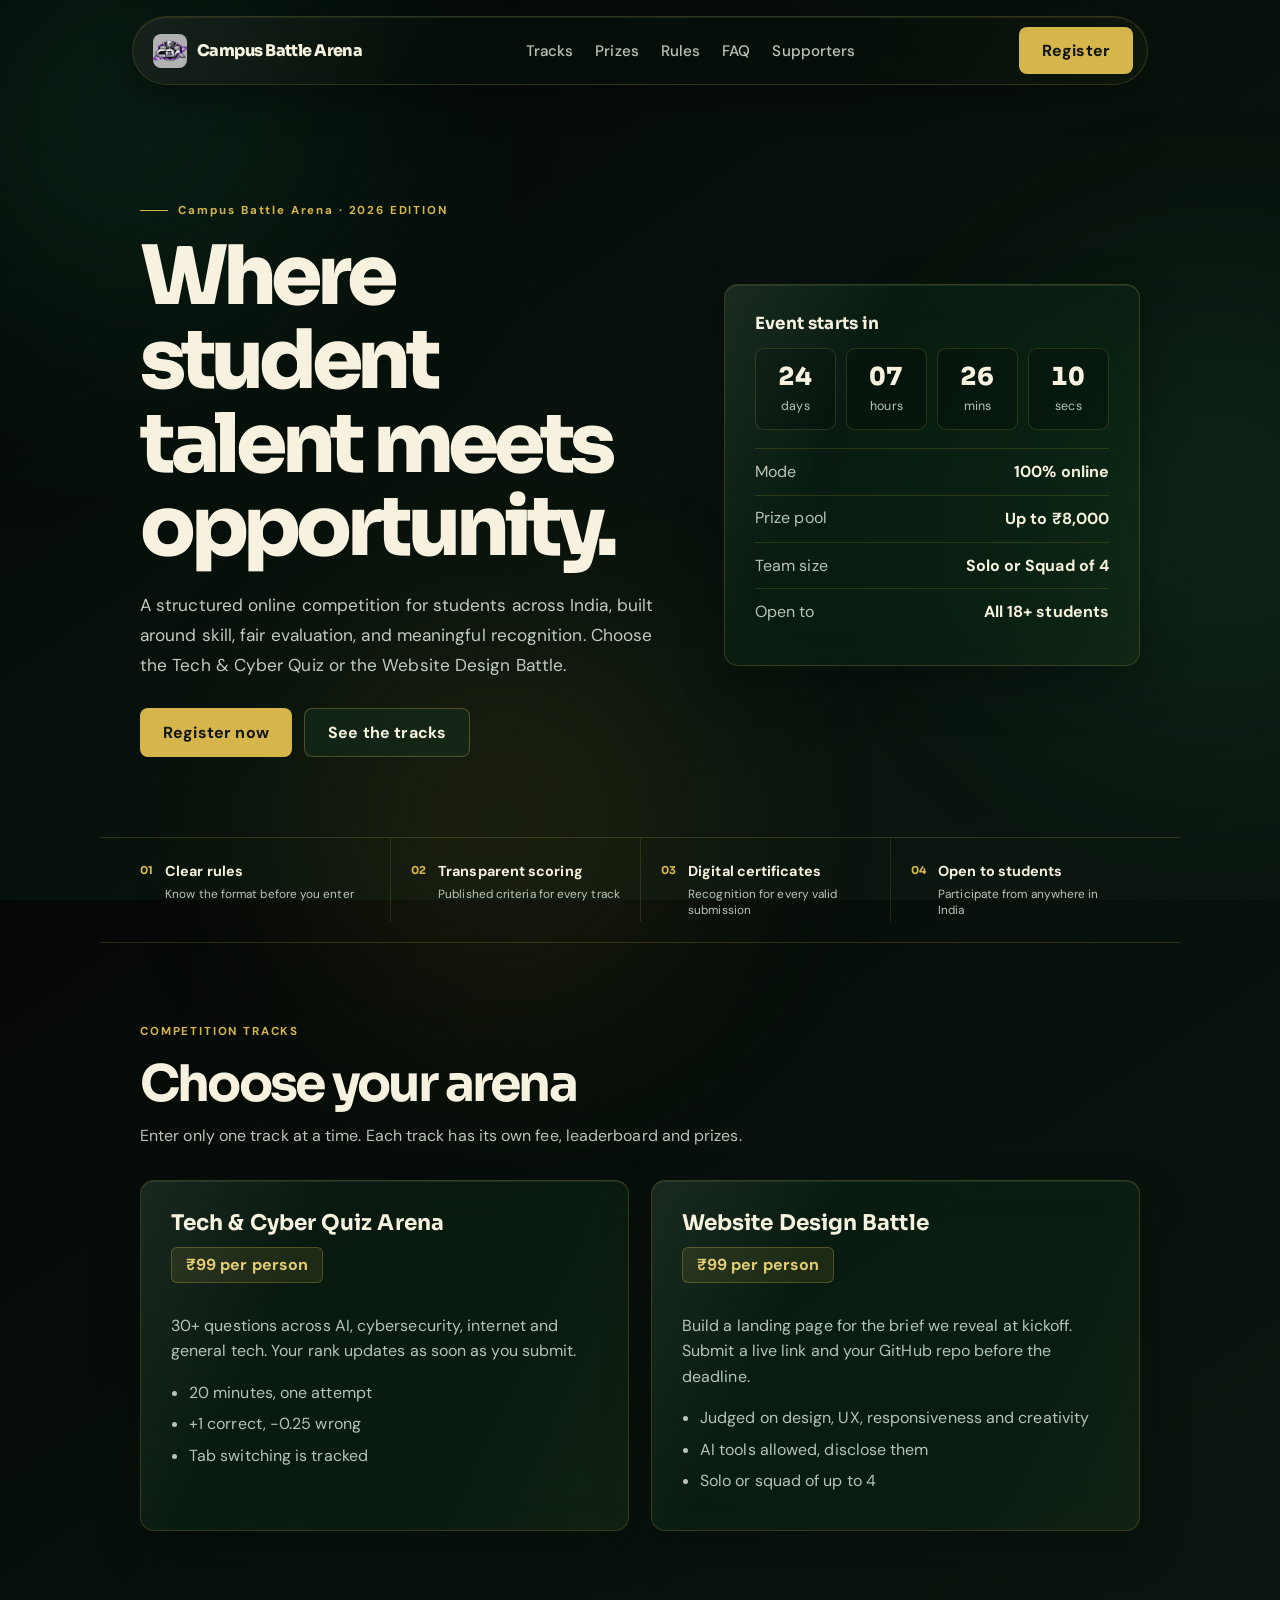
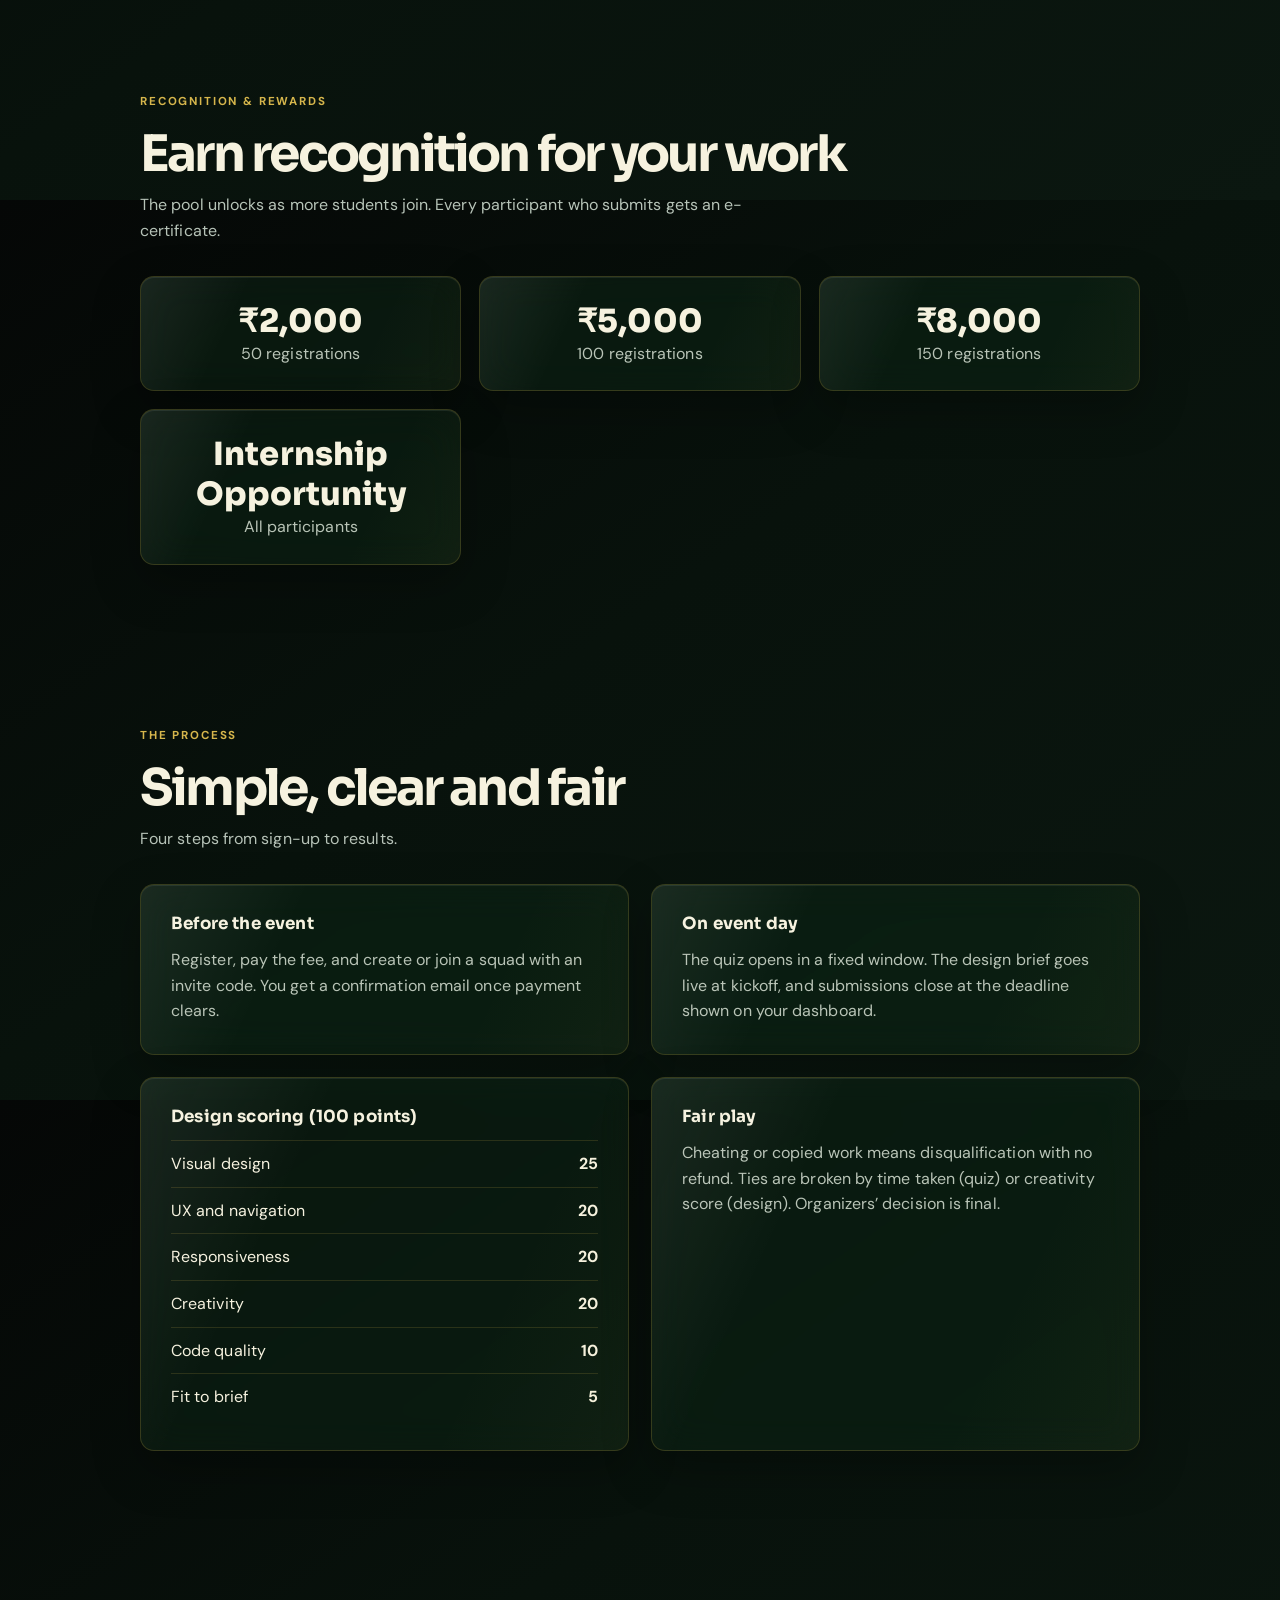
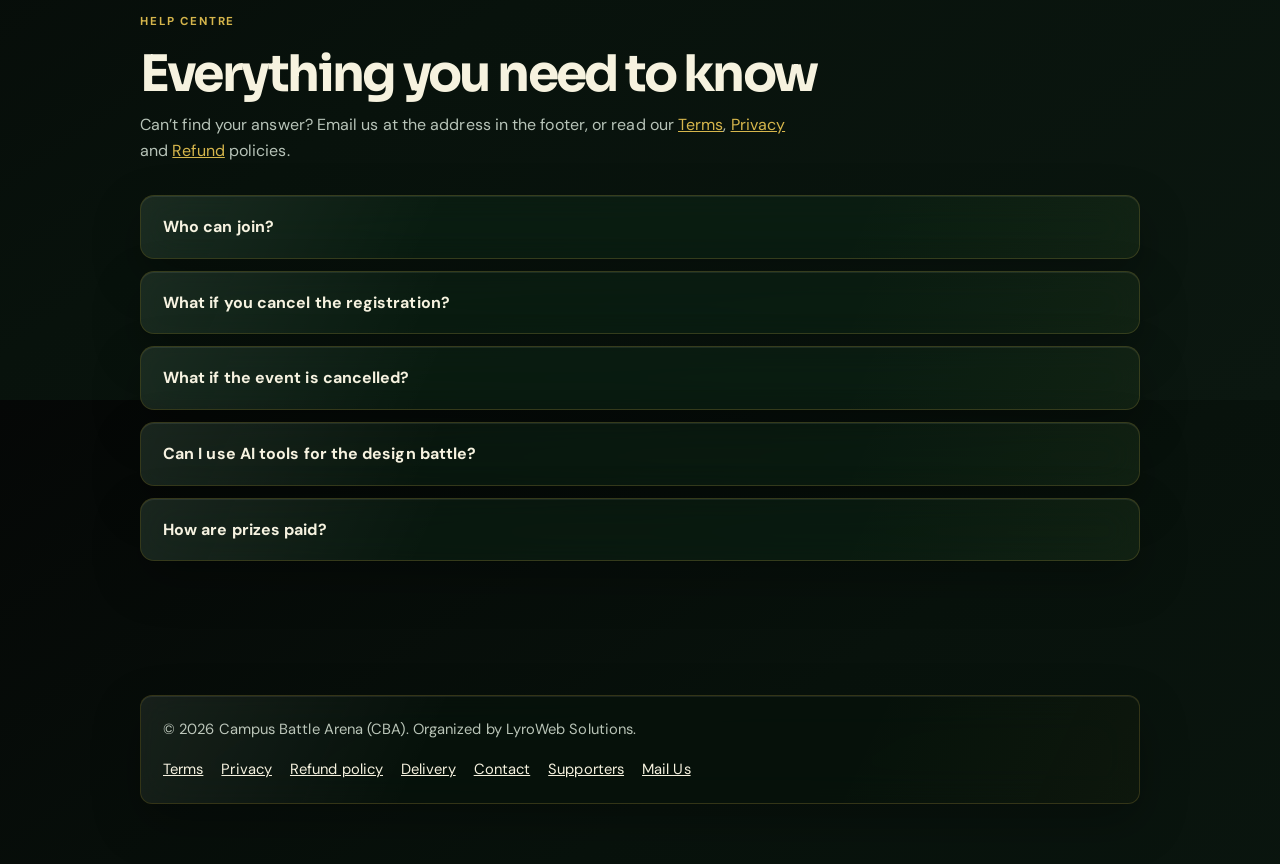
==== commit 4a429ea0: "Update index.html" ====
--- a/index.html
+++ b/index.html
@@ -315,11 +315,6 @@
     <div><label for="phone">Phone</label><input id="phone" type="tel" required autocomplete="tel"></div>
   </div>
   <label for="college">College</label><input id="college" required>
-  <div class="row">
-    <div><label for="track">Track</label><select id="track"><option value="quiz">Quiz</option><option value="web">Website Battle</option></select></div>
-    <div><label for="mode">Join as</label><select id="mode"><option value="solo">Solo</option><option value="squad">Squad</option></select></div>
-  </div>
-  <div id="squadBox" class="hide"><label for="squad">Squad name or invite code</label><input id="squad" placeholder="New squad name, or code to join"></div>
   <label class="consent"><input type="checkbox" id="consent" required><span>I am 18 or older and agree to the <a href="terms.html" target="_blank" rel="noopener">Terms</a>, <a href="privacy.html" target="_blank" rel="noopener">Privacy Policy</a> and <a href="refund.html" target="_blank" rel="noopener">Refund Policy</a>. My data is used only to run this event and is never sold.</span></label>
   <div class="cta" style="margin-top:20px"><button class="btn" type="submit">Continue to payment</button><button class="btn ghost" type="button" id="close">Cancel</button></div>
   <div class="msg hide" id="msg" role="status"></div>
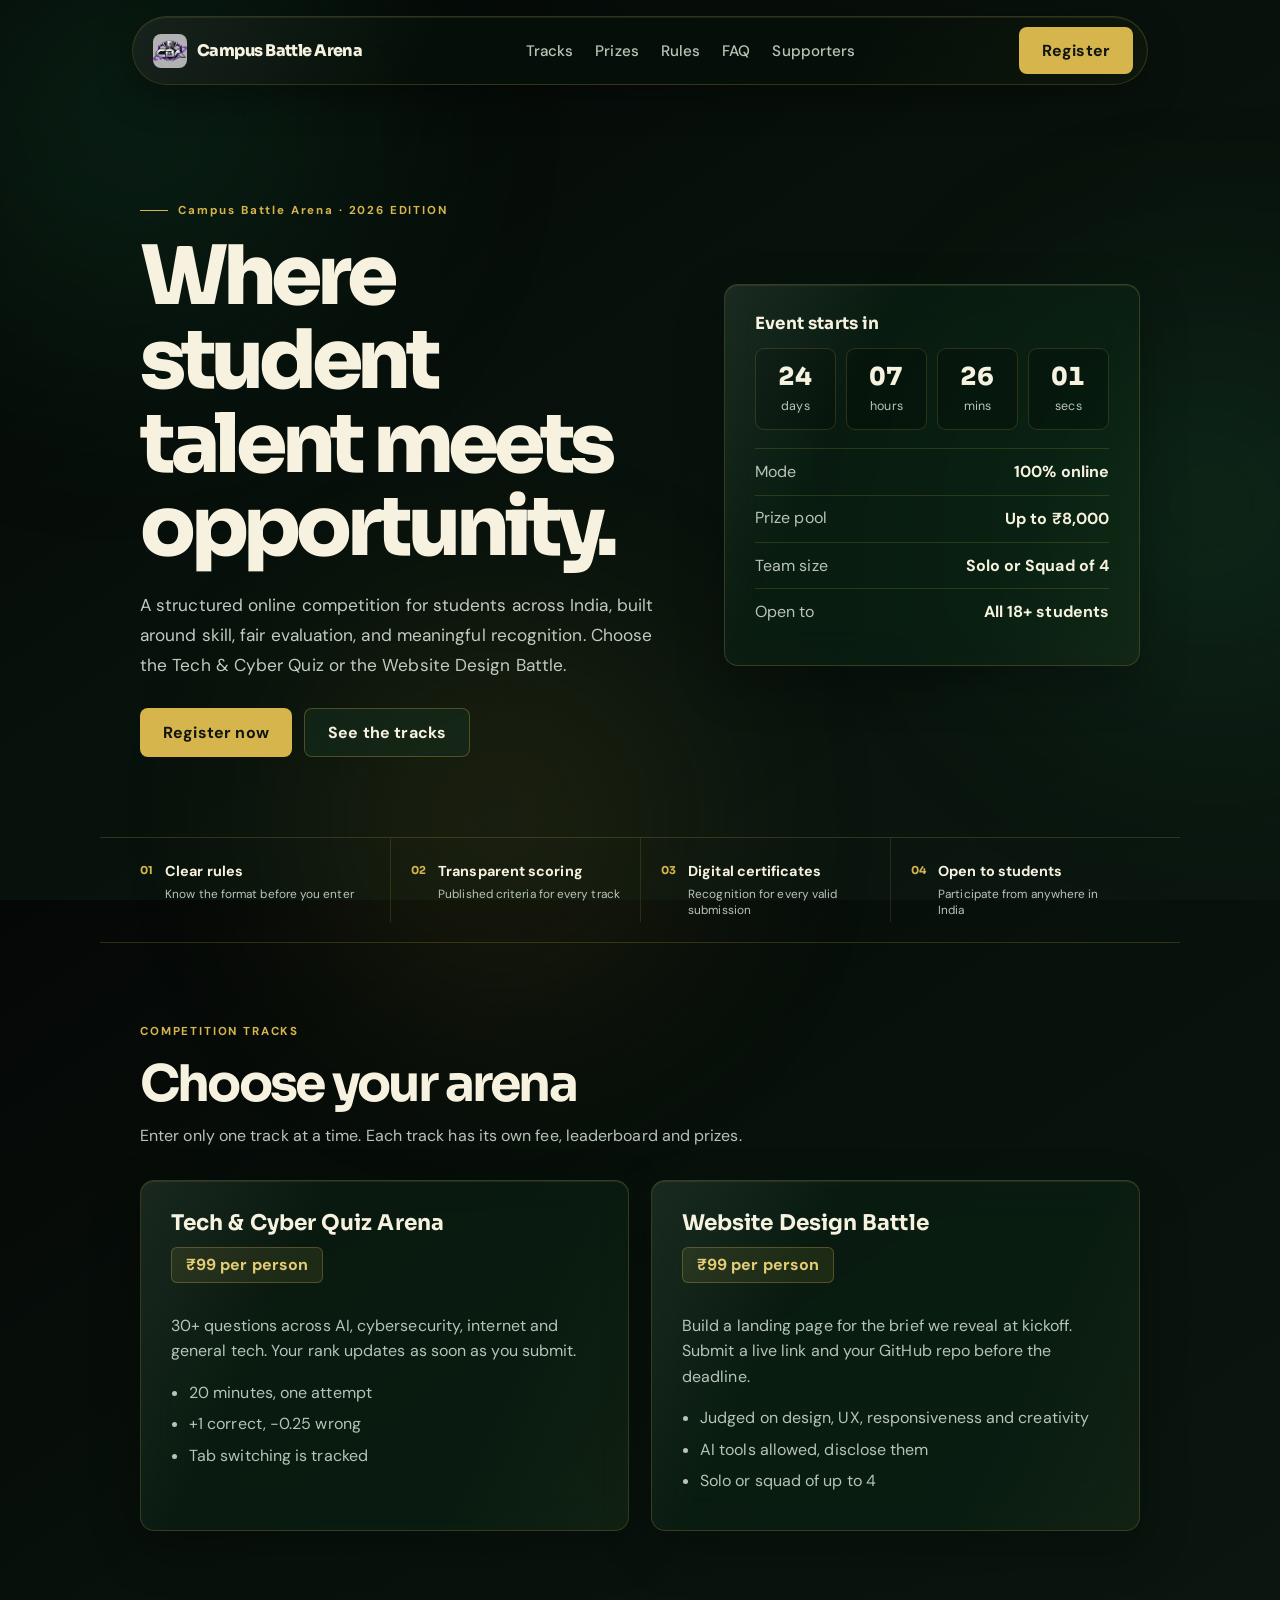
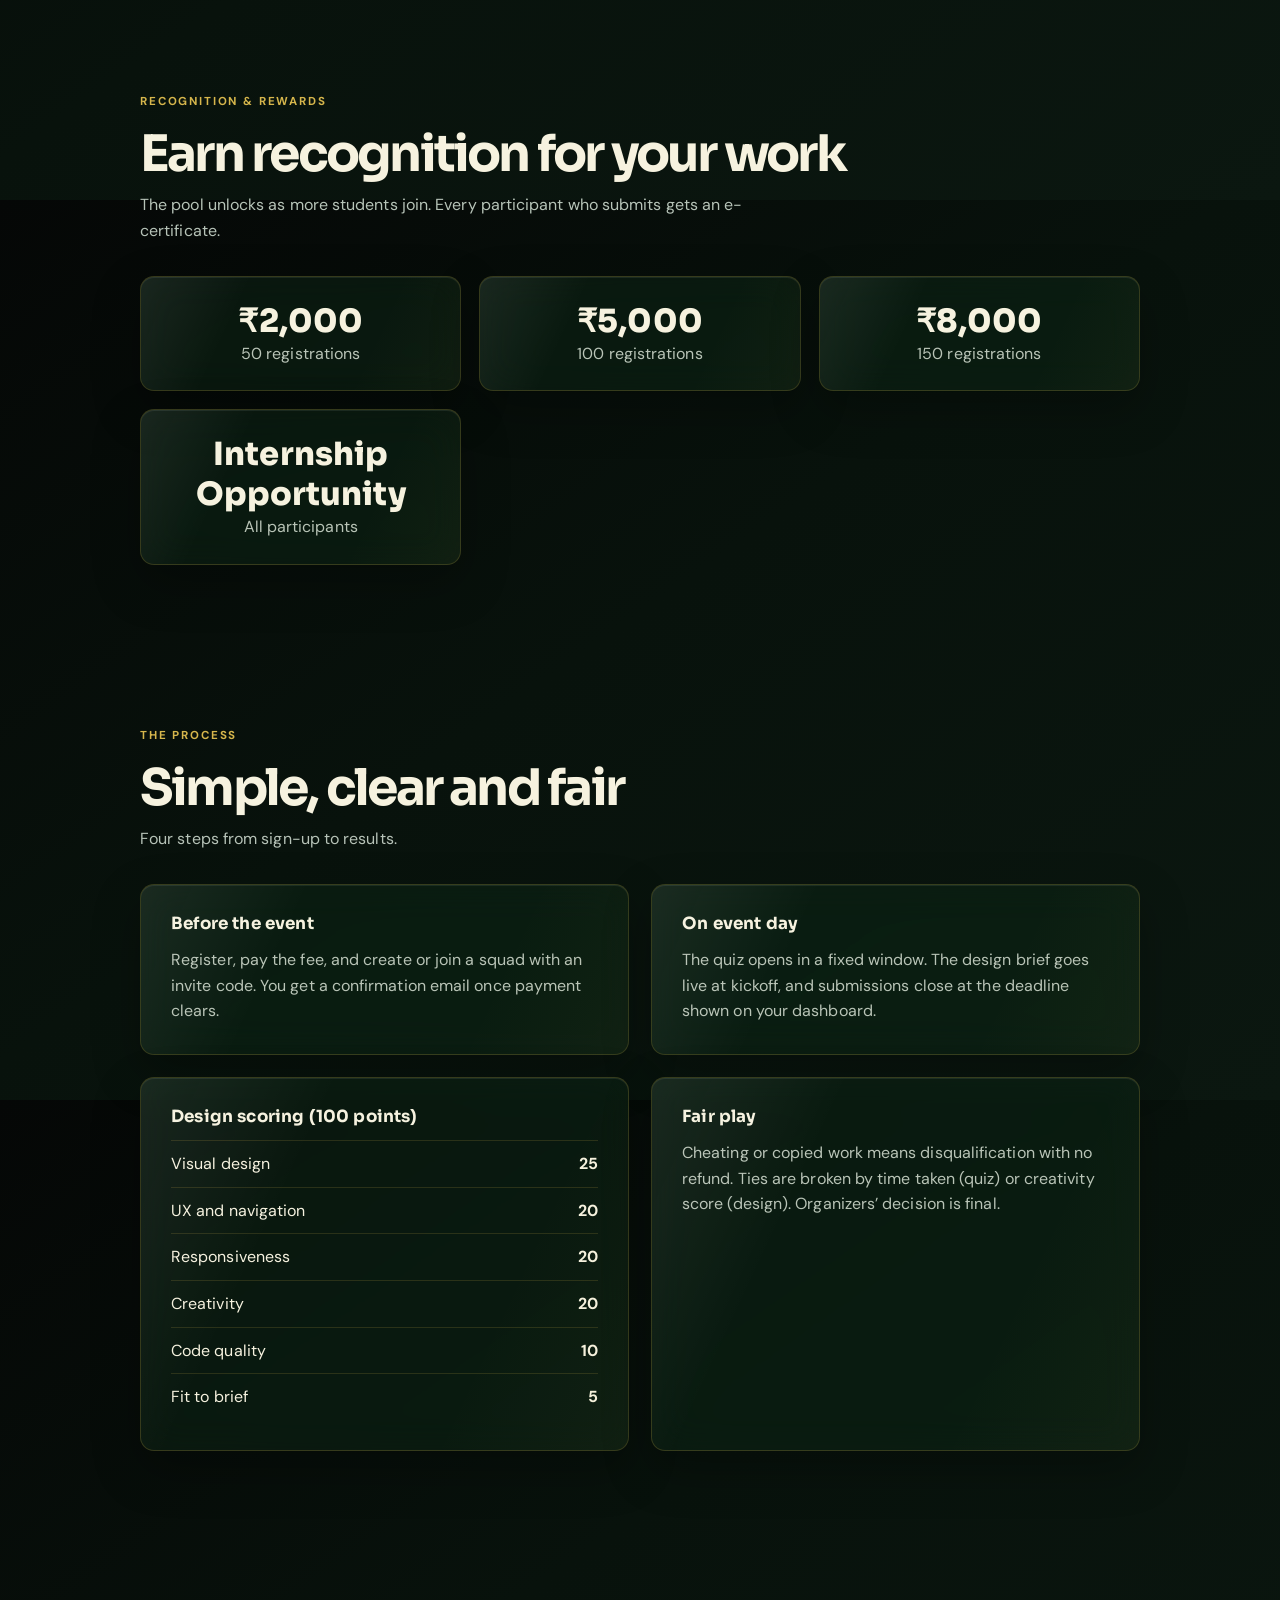
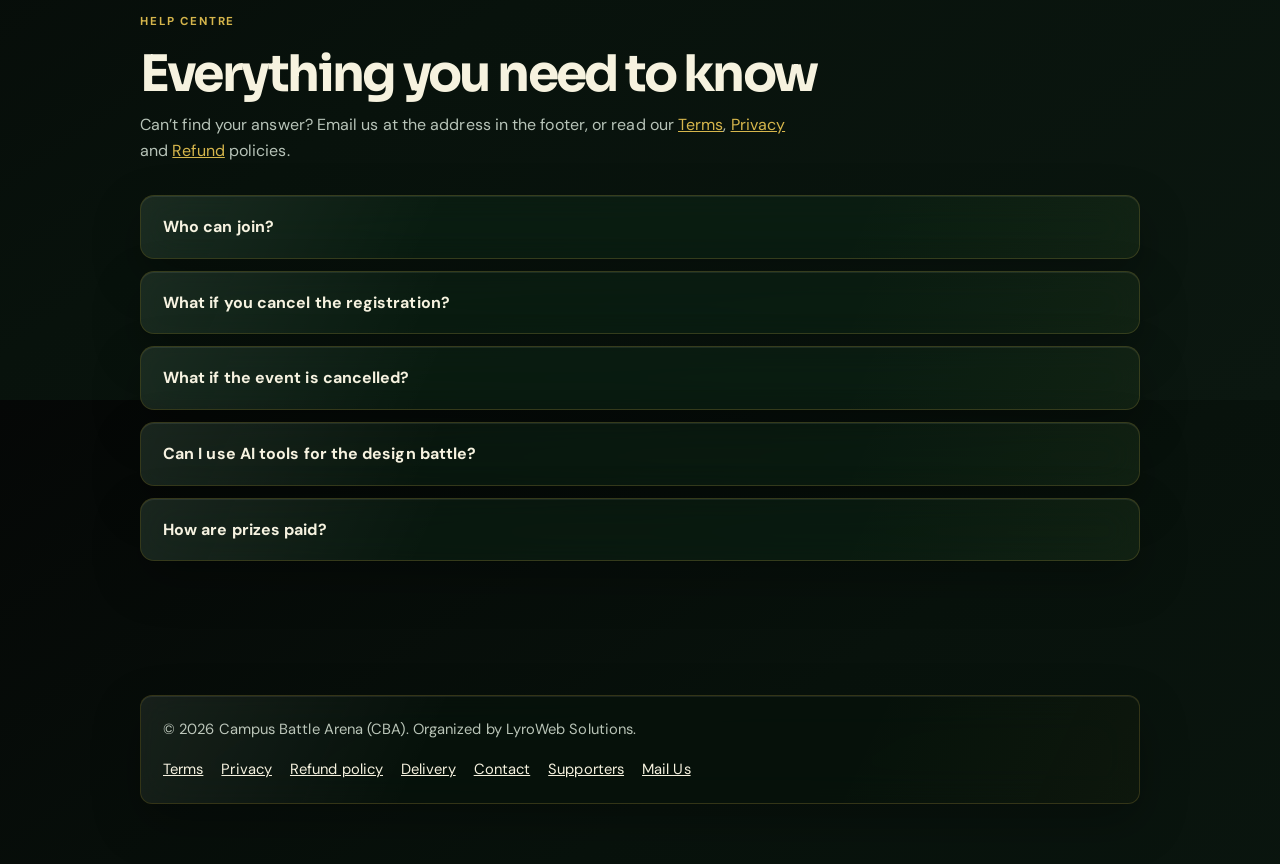
==== commit bfa19bed: "Update index.html" ====
--- a/index.html
+++ b/index.html
@@ -321,9 +321,7 @@
 </form></dialog>
 
 <script>
-// ---- Edit these before launch ----
-const CONFIG={start:"2026-12-30T17:00:00+05:30",fees:{quiz:99,web:99},gateway:"https://payments.cashfree.com/forms/campusbattlearena"};
-// ----------------------------------
+const CONFIG={start:"2026-12-30T17:00:00+05:30",gateway:"https://payments.cashfree.com/forms/campusbattlearena"};
 const $=id=>document.getElementById(id);
 function tick(){
   const t=new Date(CONFIG.start)-new Date();
@@ -334,7 +332,7 @@
 tick();setInterval(tick,1000);
 const dlg=$("dlg");
 document.querySelectorAll("[data-open]").forEach(b=>b.addEventListener("click",()=>dlg.showModal()));
-  (function(){const b=document.getElementById("burger"),m=document.getElementById("mnav");if(!b||!m)return;
+(function(){const b=$("burger"),m=$("mnav");if(!b||!m)return;
 const set=o=>{m.classList.toggle("open",o);b.setAttribute("aria-expanded",o);b.setAttribute("aria-label",o?"Close menu":"Open menu")};
 b.addEventListener("click",e=>{e.stopPropagation();set(!m.classList.contains("open"))});
 m.querySelectorAll("a").forEach(a=>a.addEventListener("click",()=>set(false)));
@@ -342,16 +340,14 @@
 document.addEventListener("keydown",e=>{if(e.key==="Escape")set(false)});
 window.addEventListener("resize",()=>{if(innerWidth>820)set(false)});})();
 $("close").onclick=()=>dlg.close();
-$("mode").onchange=e=>$("squadBox").classList.toggle("hide",e.target.value!=="squad");
 $("regForm").addEventListener("submit",e=>{
   e.preventDefault();
   const f=$("regForm");
   if(!f.checkValidity()){f.reportValidity();return}
-  const data={name:$("name").value,email:$("email").value,phone:$("phone").value,college:$("college").value,
-    track:$("track").value,mode:$("mode").value,squad:$("squad").value,amount:CONFIG.fees[$("track").value],consent:true,consentAt:new Date().toISOString()};
+  const data={name:$("name").value,email:$("email").value,phone:$("phone").value,college:$("college").value,consent:true,consentAt:new Date().toISOString()};
   try{localStorage.setItem("cra-draft",JSON.stringify(data))}catch(_){}
   const m=$("msg");m.classList.remove("hide");
-  m.textContent="Details saved. Amount due: ₹"+data.amount+". Redirecting you to the secure payment page…";
+  m.textContent="Details saved. Redirecting you to the secure payment page…";
   setTimeout(()=>{window.location.href=CONFIG.gateway},1200);
 });
 </script>
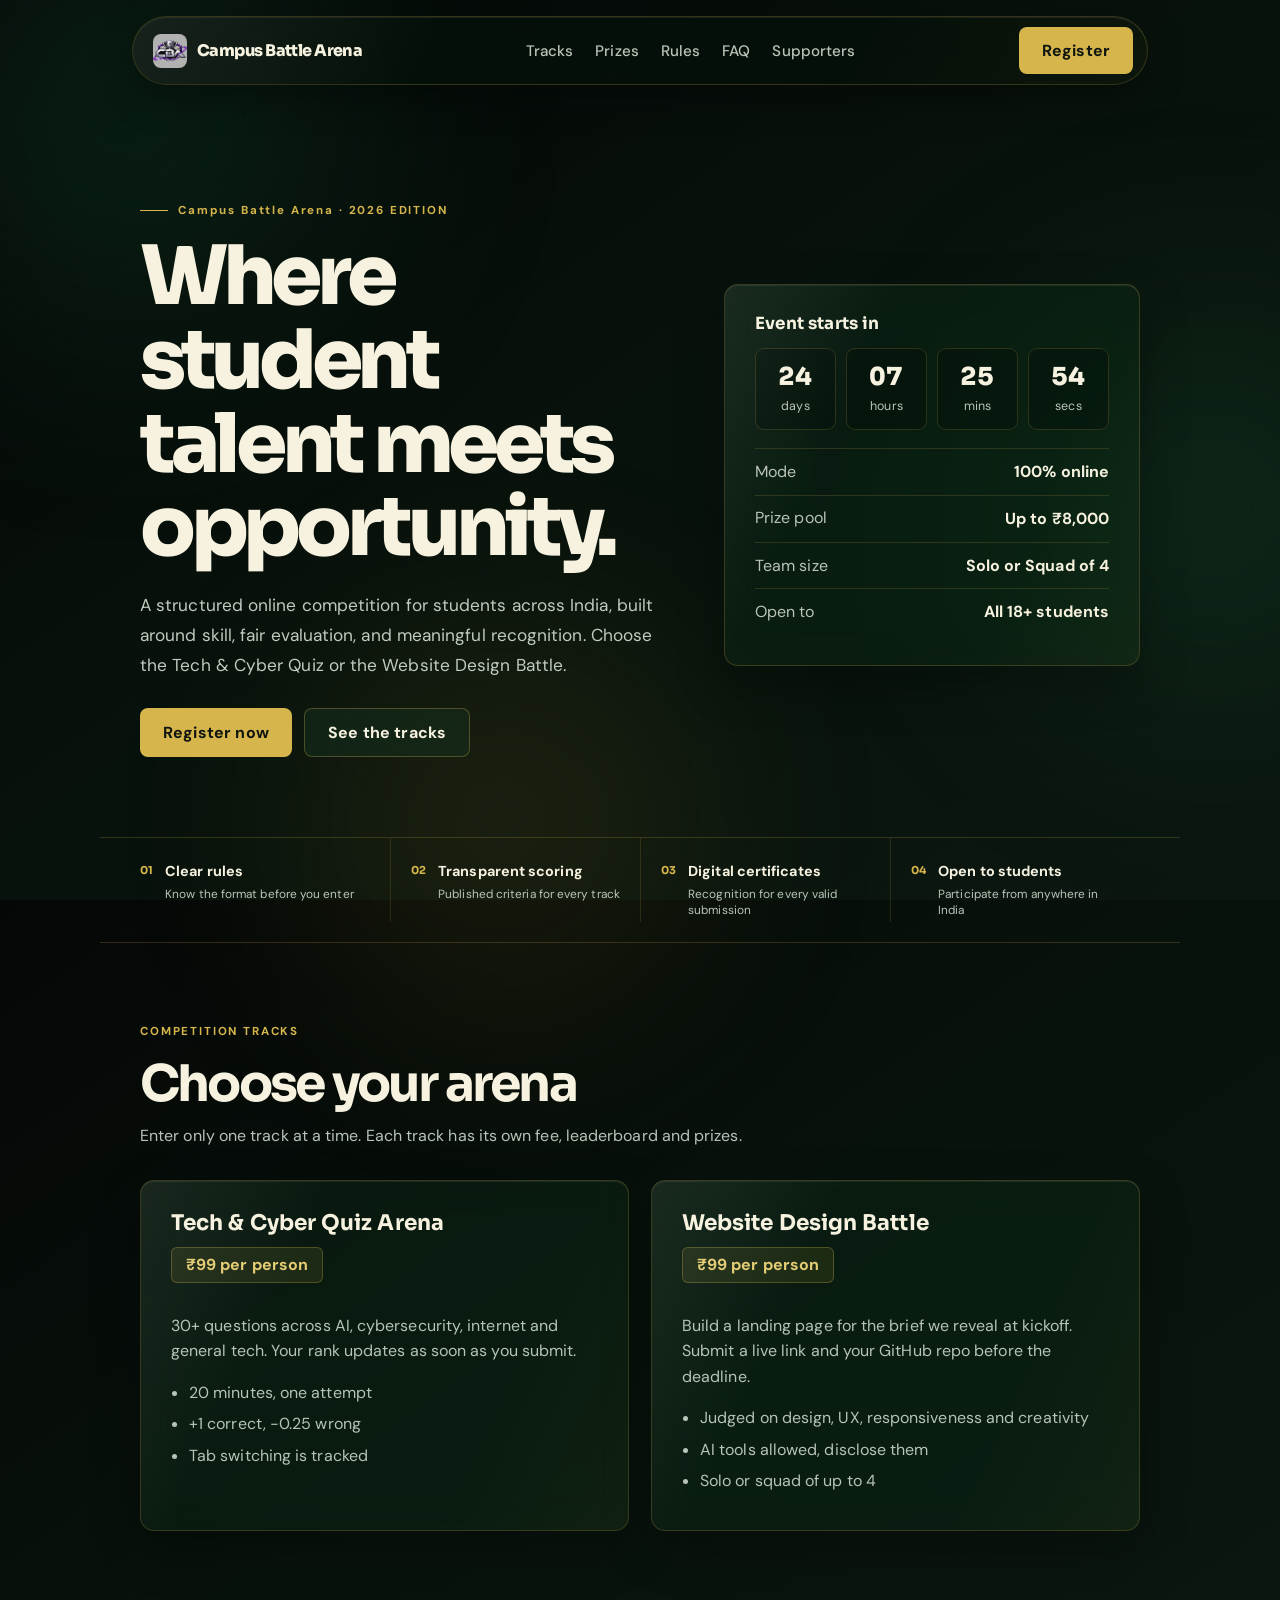
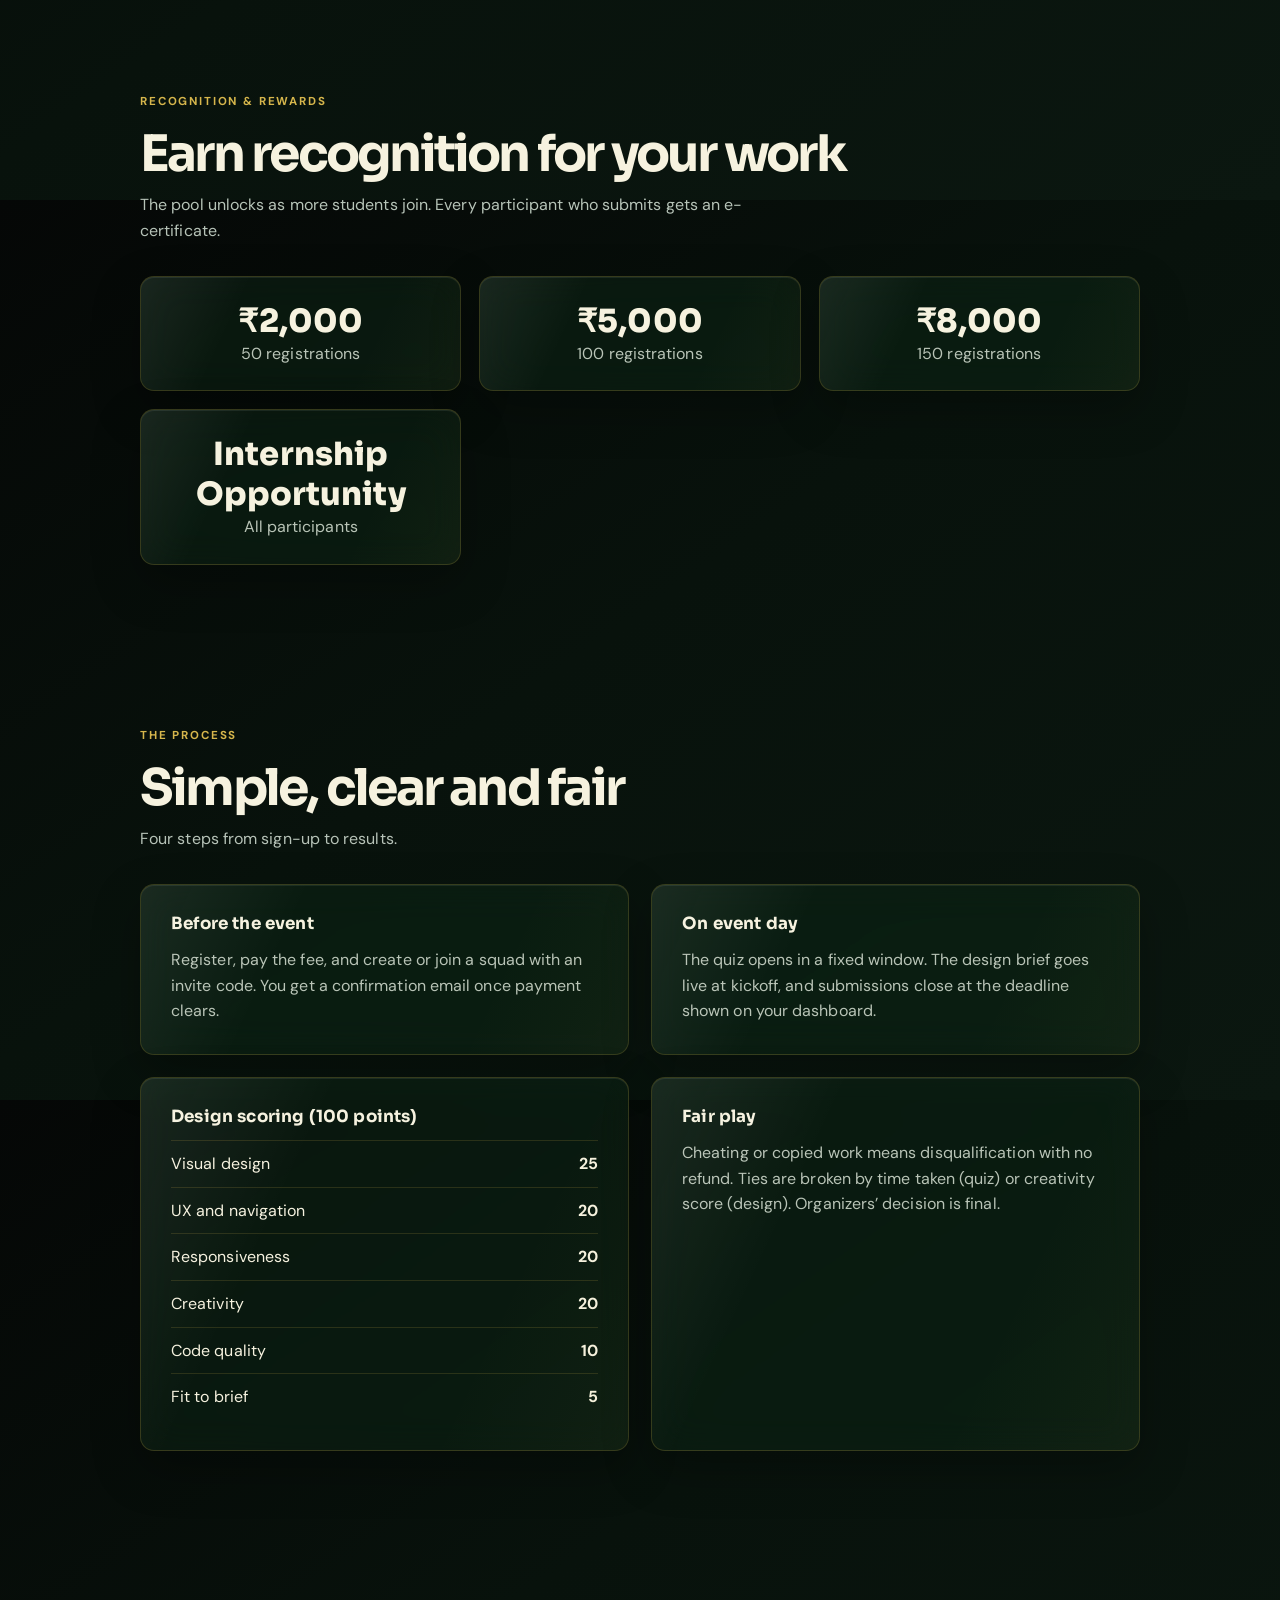
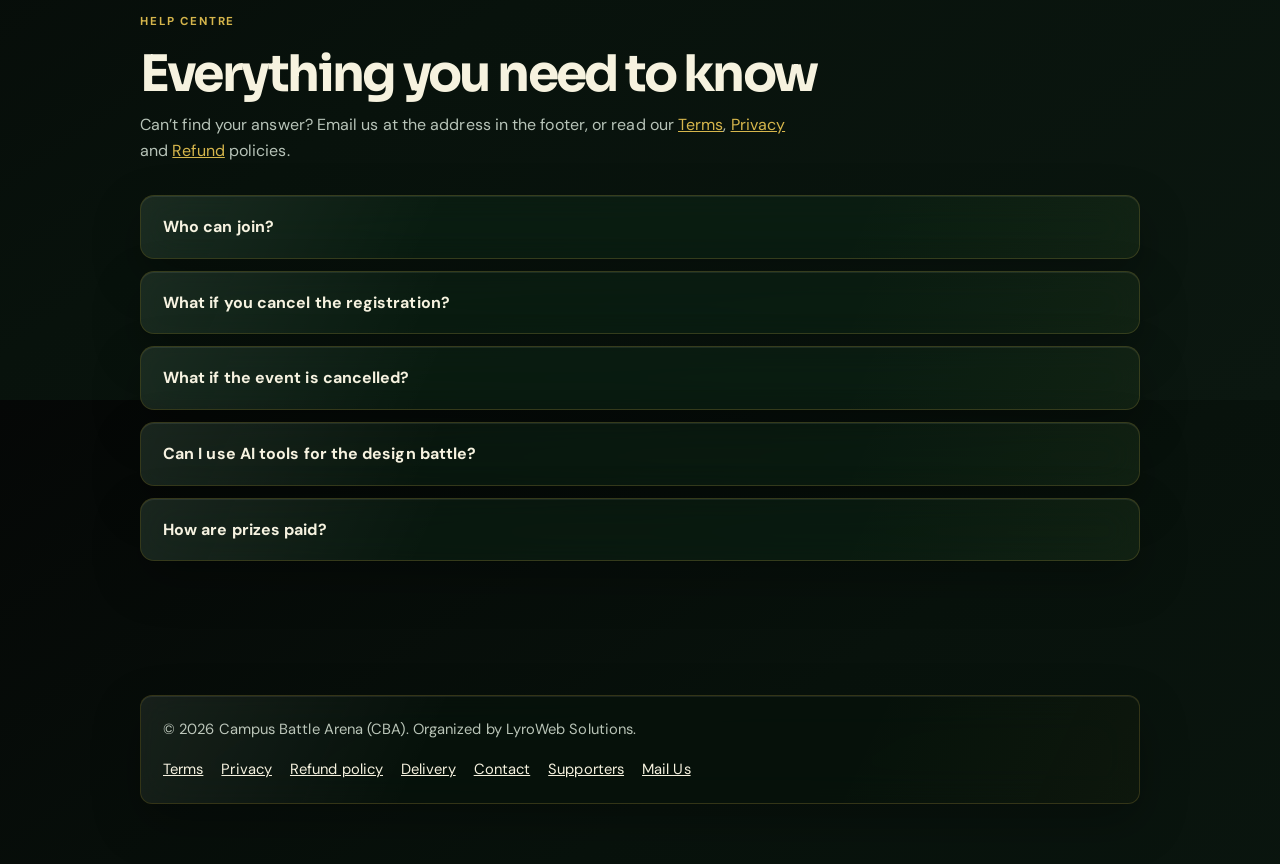
==== commit 9bdc727d: "Update index.html" ====
--- a/index.html
+++ b/index.html
@@ -14,9 +14,9 @@
 <meta property="og:title" content="Campus Battle Arena 2026: Online Student Competition">
 <meta property="og:description" content="Tech & Cyber Quiz and Website Design Battle for students across India. Prizes up to ₹8,000 and digital certificates.">
 <meta property="og:url" content="https://campusbattlearena.vercel.app/">
-<meta property="og:image" content="https://campusbattlearena.vercel.app/og.png">
+<meta property="og:image" content="https://campusbattlearena.vercel.app/cba.png">
 <meta name="twitter:card" content="summary_large_image">
-<meta name="twitter:image" content="https://campusbattlearena.vercel.app/og.png">
+<meta name="twitter:image" content="https://campusbattlearena.vercel.app/cba.png">
 <link rel="icon" type="image/png" href="cba.png">
 <link rel="apple-touch-icon" href="cba.png">
 <link rel="preconnect" href="https://fonts.googleapis.com">
